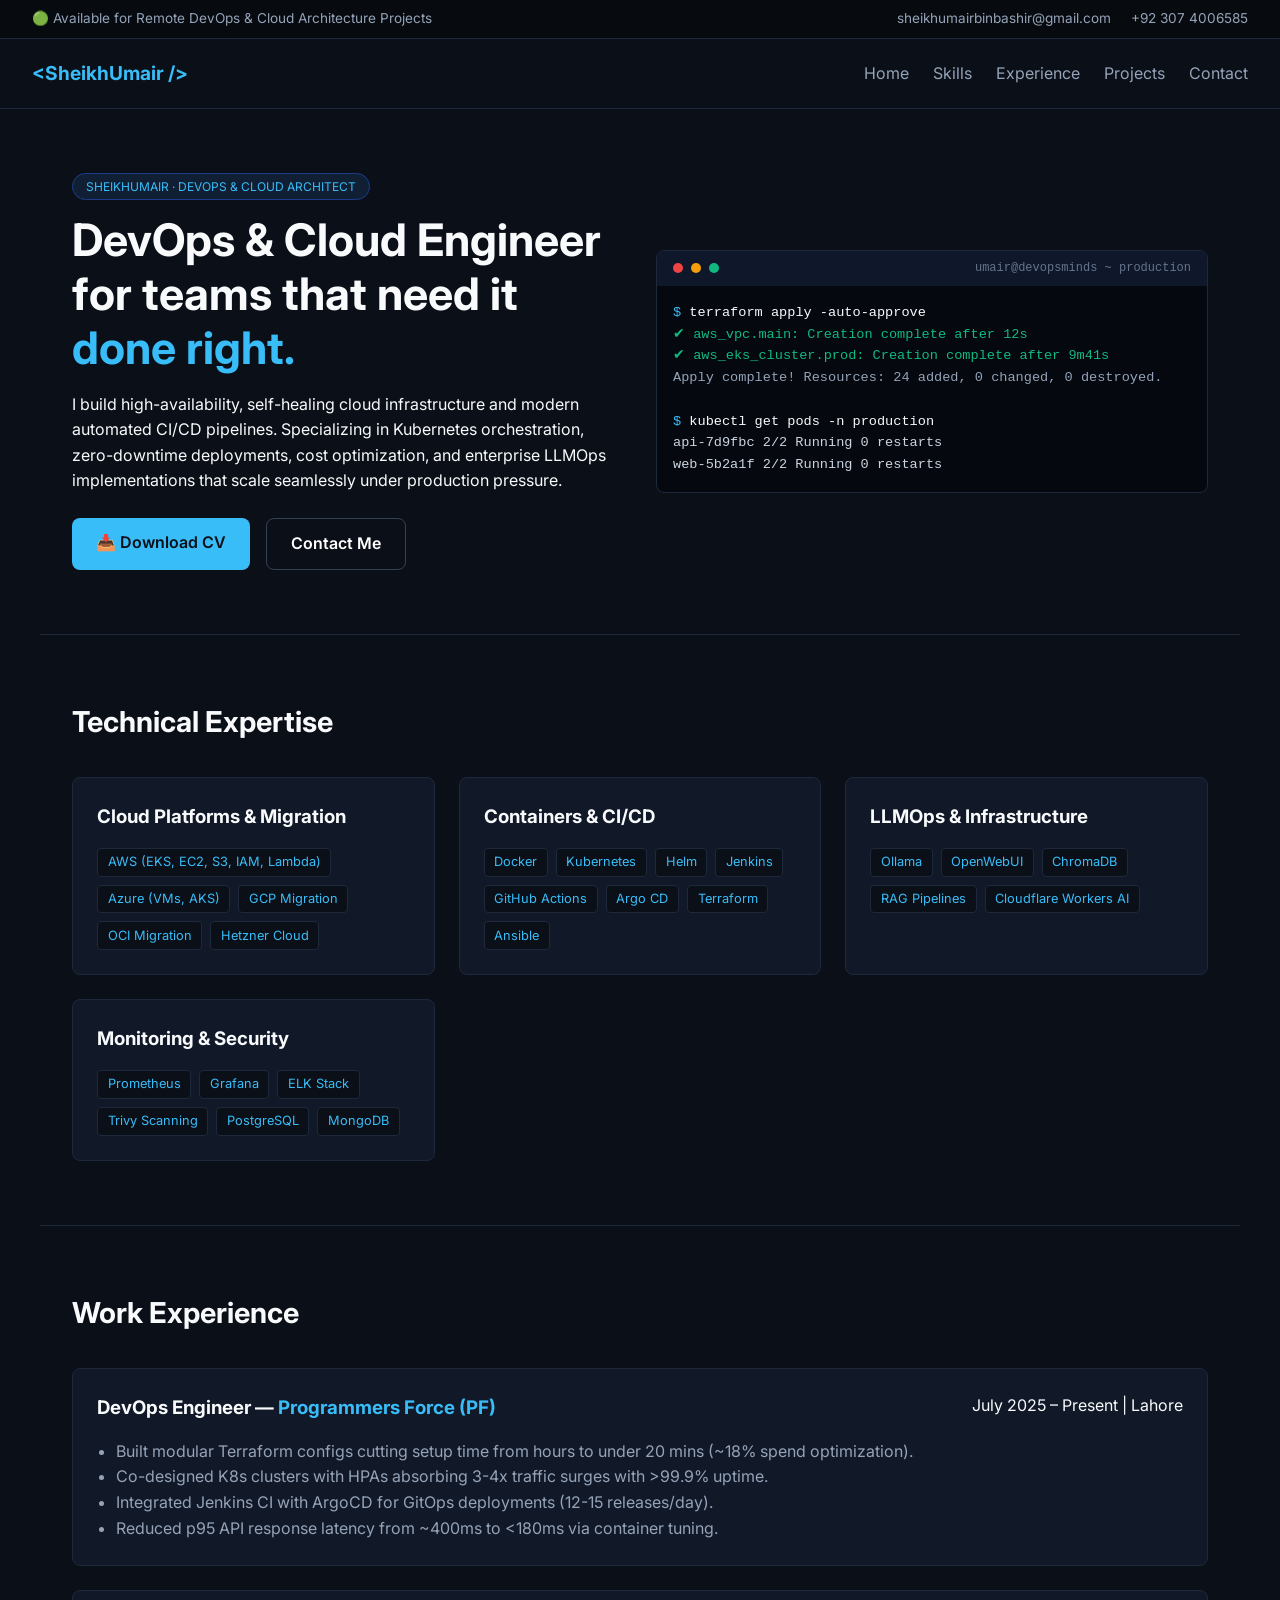
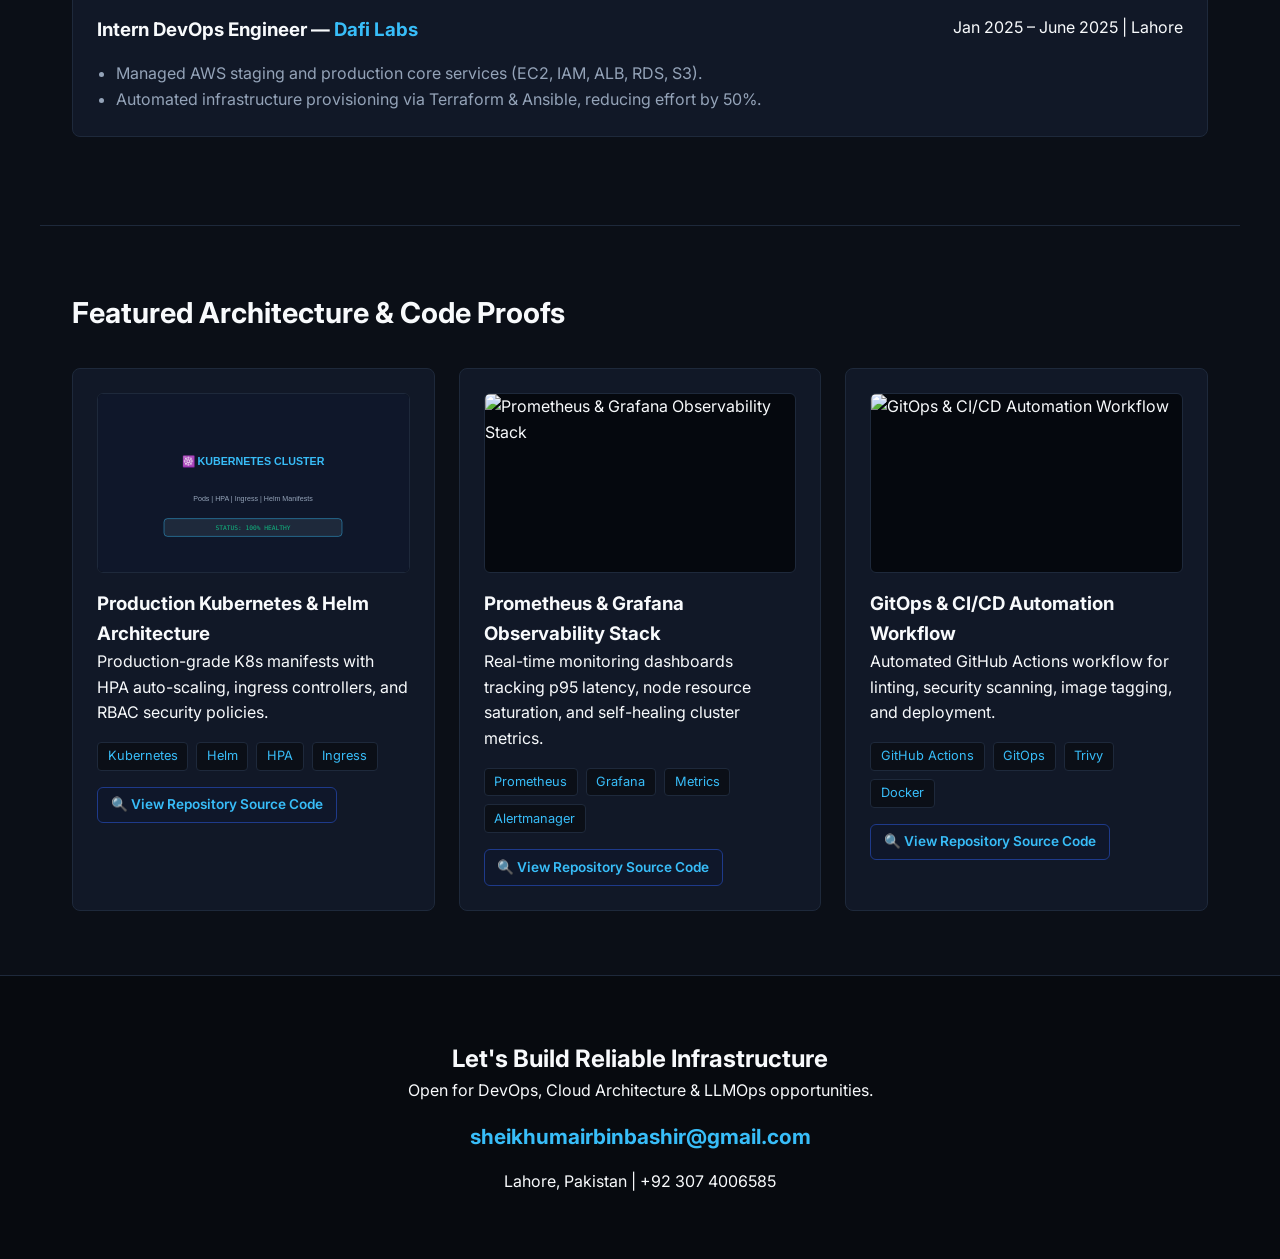
==== index.html @ a192b68f "Update email address in top contacts section" ====
<!DOCTYPE html>
<html lang="en">
<head>
  <meta charset="UTF-8">
  <meta name="viewport" content="width=device-width, initial-scale=1.0">
  <title>Sheikh Umair | DevOps & Cloud Engineer</title>
  <link rel="stylesheet" href="style.css">
  <link href="https://fonts.googleapis.com/css2?family=Inter:wght@400;600;700&display=swap" rel="stylesheet">
</head>
<body>

  <div class="top-bar">
    <span>🟢 Available for Remote DevOps & Cloud Architecture Projects</span>
    <div class="top-contacts">
      <a href="mailto:umairbinbashir786@gmail.com">sheikhumairbinbashir@gmail.com</a>
      <span>+92 307 4006585</span>
    </div>
  </div>

  <nav class="navbar">
    <div class="logo">&lt;SheikhUmair /&gt;</div>
    <ul class="nav-links">
      <li><a href="#about">Home</a></li>
      <li><a href="#skills">Skills</a></li>
      <li><a href="#experience">Experience</a></li>
      <li><a href="#projects">Projects</a></li>
      <li><a href="#contact">Contact</a></li>
    </ul>
  </nav>

  <section id="about" class="hero">
    <div class="hero-left">
      <span class="badge">SHEIKHUMAIR · DEVOPS & CLOUD ARCHITECT</span>
      <h1>DevOps & Cloud Engineer for teams that need it <span class="highlight">done right.</span></h1>
      <p>I build high-availability, self-healing cloud infrastructure and modern automated CI/CD pipelines. Specializing in Kubernetes orchestration, zero-downtime deployments, cost optimization, and enterprise LLMOps implementations that scale seamlessly under production pressure.</p>
      
      <div class="hero-btns">
        <a href="Sheikh_Umair_DevOps_Resume.pdf" download="Sheikh_Umair_DevOps_Resume.pdf" class="btn primary-btn">
          📥 Download CV
        </a>
        <a href="#contact" class="btn secondary-btn">Contact Me</a>
      </div>
    </div>
    
    <div class="terminal-box">
      <div class="terminal-header">
        <span class="dot red"></span>
        <span class="dot yellow"></span>
        <span class="dot green"></span>
        <span class="terminal-title">umair@devopsminds ~ production</span>
      </div>
      <div class="terminal-body">
        <p class="cmd"><span class="prompt">$</span> terraform apply -auto-approve</p>
        <p class="success">✔ aws_vpc.main: Creation complete after 12s</p>
        <p class="success">✔ aws_eks_cluster.prod: Creation complete after 9m41s</p>
        <p class="info">Apply complete! Resources: 24 added, 0 changed, 0 destroyed.</p>
        <br>
        <p class="cmd"><span class="prompt">$</span> kubectl get pods -n production</p>
        <p class="output">api-7d9fbc  2/2 Running 0 restarts</p>
        <p class="output">web-5b2a1f  2/2 Running 0 restarts</p>
      </div>
    </div>
  </section>

  <section id="skills" class="section">
    <h2>Technical Expertise</h2>
    <div id="skills-container" class="grid"></div>
  </section>

  <section id="experience" class="section">
    <h2>Work Experience</h2>
    <div id="experience-container"></div>
  </section>

  <section id="projects" class="section">
    <h2>Featured Architecture & Code Proofs</h2>
    <div id="projects-container" class="grid"></div>
  </section>

  <footer id="contact" class="footer">
    <h2>Let's Build Reliable Infrastructure</h2>
    <p>Open for DevOps, Cloud Architecture & LLMOps opportunities.</p>
    <a href="mailto:sheikhumairbinbashir@gmail.com" class="email-btn">sheikhumairbinbashir@gmail.com</a>
    <p>Lahore, Pakistan | +92 307 4006585</p>
  </footer>

  <script src="script.js"></script>
</body>
</html>
---- style.css ----
* { box-sizing: border-box; margin: 0; padding: 0; }
body { font-family: 'Inter', sans-serif; background: #0b0f17; color: #f8fafc; line-height: 1.6; }

.top-bar { background: #070a0f; padding: 0.5rem 2rem; font-size: 0.85rem; display: flex; justify-content: space-between; border-bottom: 1px solid #1e293b; color: #94a3b8; }
.top-contacts a { color: #94a3b8; text-decoration: none; margin-right: 1rem; }

.navbar { display: flex; justify-content: space-between; align-items: center; padding: 1.2rem 2rem; background: #0b0f17; border-bottom: 1px solid #1e293b; position: sticky; top: 0; z-index: 100; }
.logo { font-weight: bold; font-size: 1.2rem; color: #38bdf8; }
.nav-links { display: flex; gap: 1.5rem; list-style: none; }
.nav-links a { color: #94a3b8; text-decoration: none; transition: 0.2s; }
.nav-links a:hover { color: #38bdf8; }

.hero { display: grid; grid-template-columns: 1fr 1fr; gap: 2rem; padding: 4rem 2rem; align-items: center; max-width: 1200px; margin: 0 auto; }
.badge { background: #101f33; color: #38bdf8; padding: 0.3rem 0.8rem; border-radius: 20px; font-size: 0.75rem; border: 1px solid #1e3a8a; }
.hero h1 { font-size: 2.8rem; margin: 1rem 0; line-height: 1.2; }
.highlight { color: #38bdf8; }
.hero-btns { display: flex; gap: 1rem; margin-top: 1.5rem; }
.btn { padding: 0.75rem 1.5rem; border-radius: 8px; font-weight: 600; text-decoration: none; }
.primary-btn { background: #38bdf8; color: #0b0f17; }
.secondary-btn { border: 1px solid #334155; color: #fff; }

.terminal-box { background: #05080e; border: 1px solid #1e293b; border-radius: 8px; overflow: hidden; font-family: monospace; font-size: 0.85rem; }
.terminal-header { background: #0f172a; padding: 0.5rem 1rem; display: flex; align-items: center; gap: 0.5rem; }
.dot { width: 10px; height: 10px; border-radius: 50%; display: inline-block; }
.red { background: #ef4444; } .yellow { background: #f59e0b; } .green { background: #10b981; }
.terminal-title { margin-left: auto; color: #64748b; font-size: 0.75rem; }
.terminal-body { padding: 1rem; }
.prompt { color: #38bdf8; } .success { color: #10b981; } .info { color: #94a3b8; } .output { color: #cbd5e1; }

.section { max-width: 1200px; margin: 0 auto; padding: 4rem 2rem; border-top: 1px solid #1e293b; }
.section h2 { font-size: 1.8rem; margin-bottom: 2rem; }
.grid { display: grid; grid-template-columns: repeat(auto-fit, minmax(320px, 1fr)); gap: 1.5rem; }
.card { background: #111827; padding: 1.5rem; border-radius: 8px; border: 1px solid #1e293b; }

.img-wrapper { width: 100%; height: 180px; overflow: hidden; border-radius: 6px; border: 1px solid #1e293b; margin-bottom: 1rem; background: #05080e; }
.img-wrapper img { width: 100%; height: 100%; object-fit: cover; }

.tags { display: flex; flex-wrap: wrap; gap: 0.5rem; margin-top: 1rem; }
.tag { background: #0b0f17; color: #38bdf8; padding: 0.2rem 0.6rem; border-radius: 4px; font-size: 0.8rem; border: 1px solid #1e293b; }

.code-btn { display: inline-block; margin-top: 1rem; color: #38bdf8; font-size: 0.85rem; text-decoration: none; font-weight: 600; border: 1px solid #1e3a8a; padding: 0.4rem 0.8rem; border-radius: 6px; background: #0f172a; }
.code-btn:hover { background: #1e293b; }

.exp-card { background: #111827; padding: 1.5rem; border-radius: 8px; border: 1px solid #1e293b; margin-bottom: 1.5rem; }
.exp-head { display: flex; justify-content: space-between; margin-bottom: 1rem; }
.exp-card ul { padding-left: 1.2rem; color: #94a3b8; }

.footer { text-align: center; padding: 4rem 2rem; border-top: 1px solid #1e293b; background: #070a0f; }
.email-btn { font-size: 1.3rem; color: #38bdf8; text-decoration: none; display: inline-block; margin: 1rem 0; font-weight: bold; }

@media (max-width: 768px) { .hero { grid-template-columns: 1fr; } }
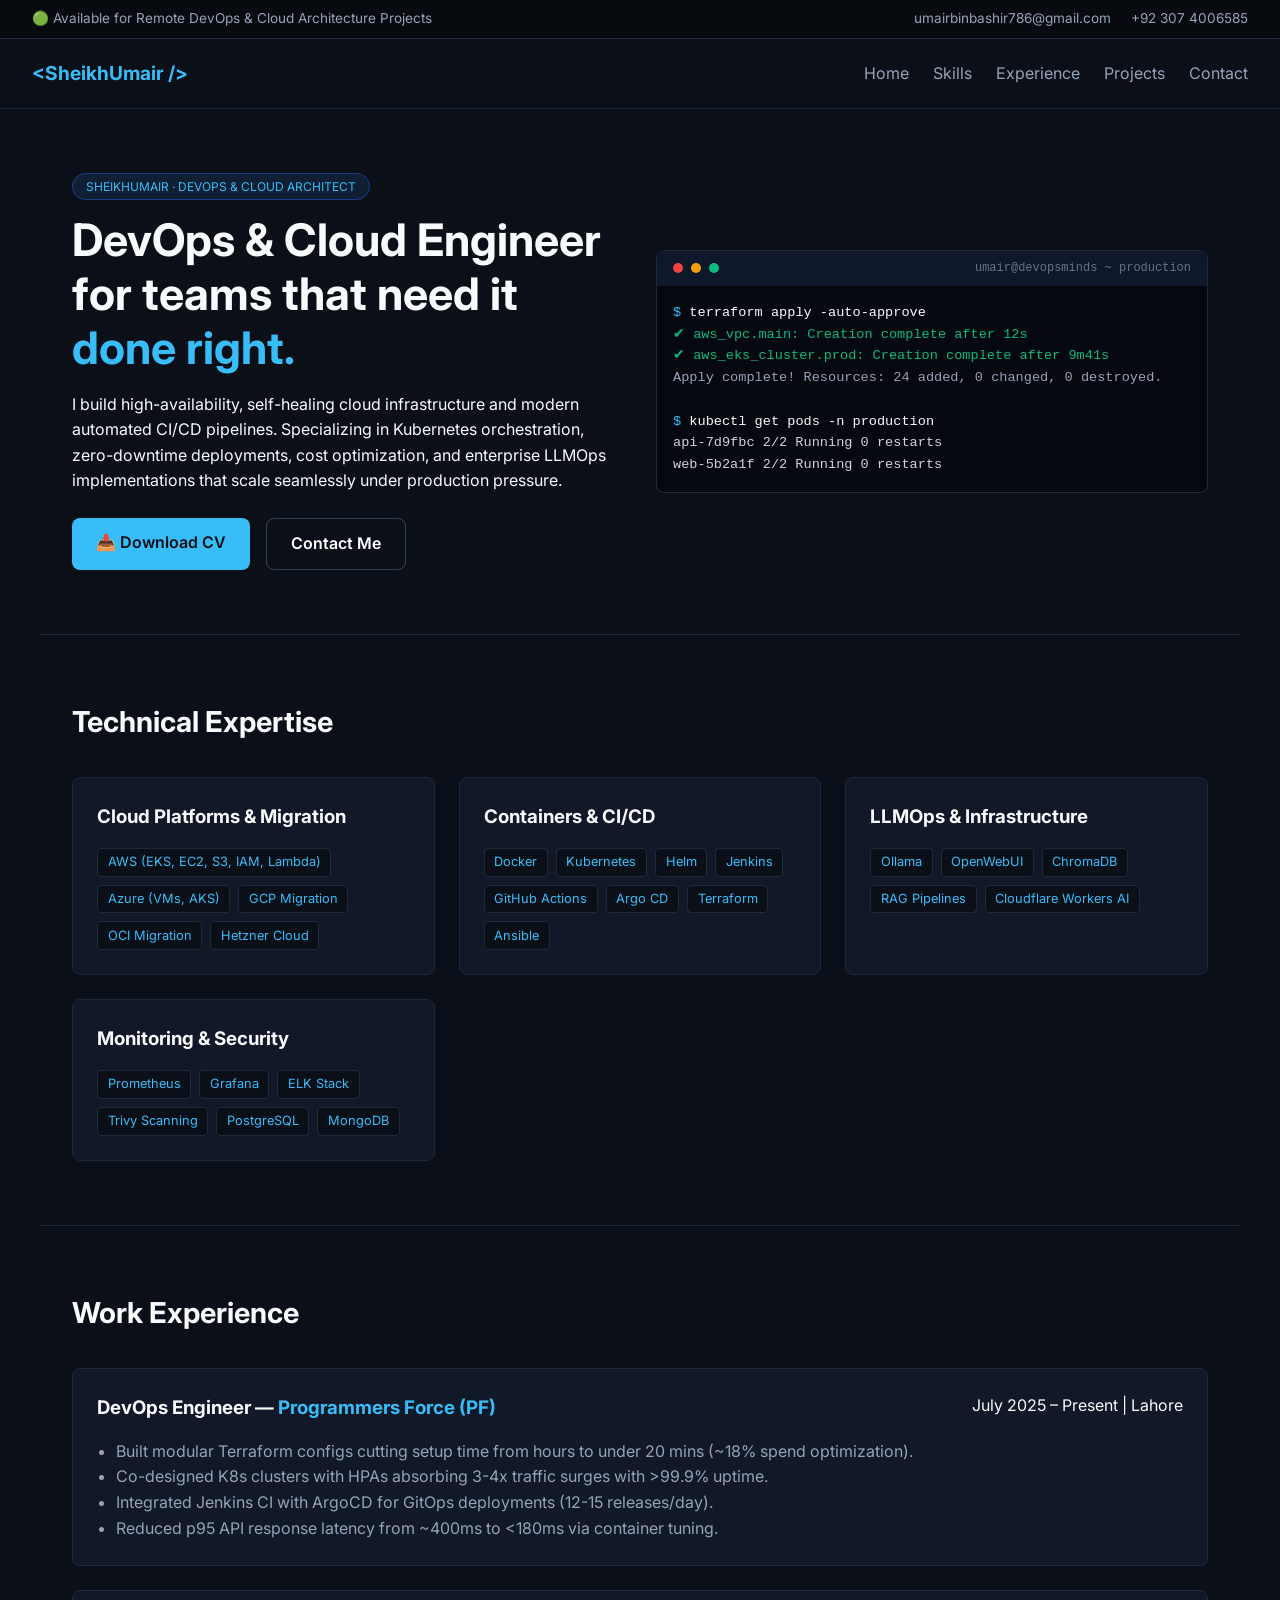
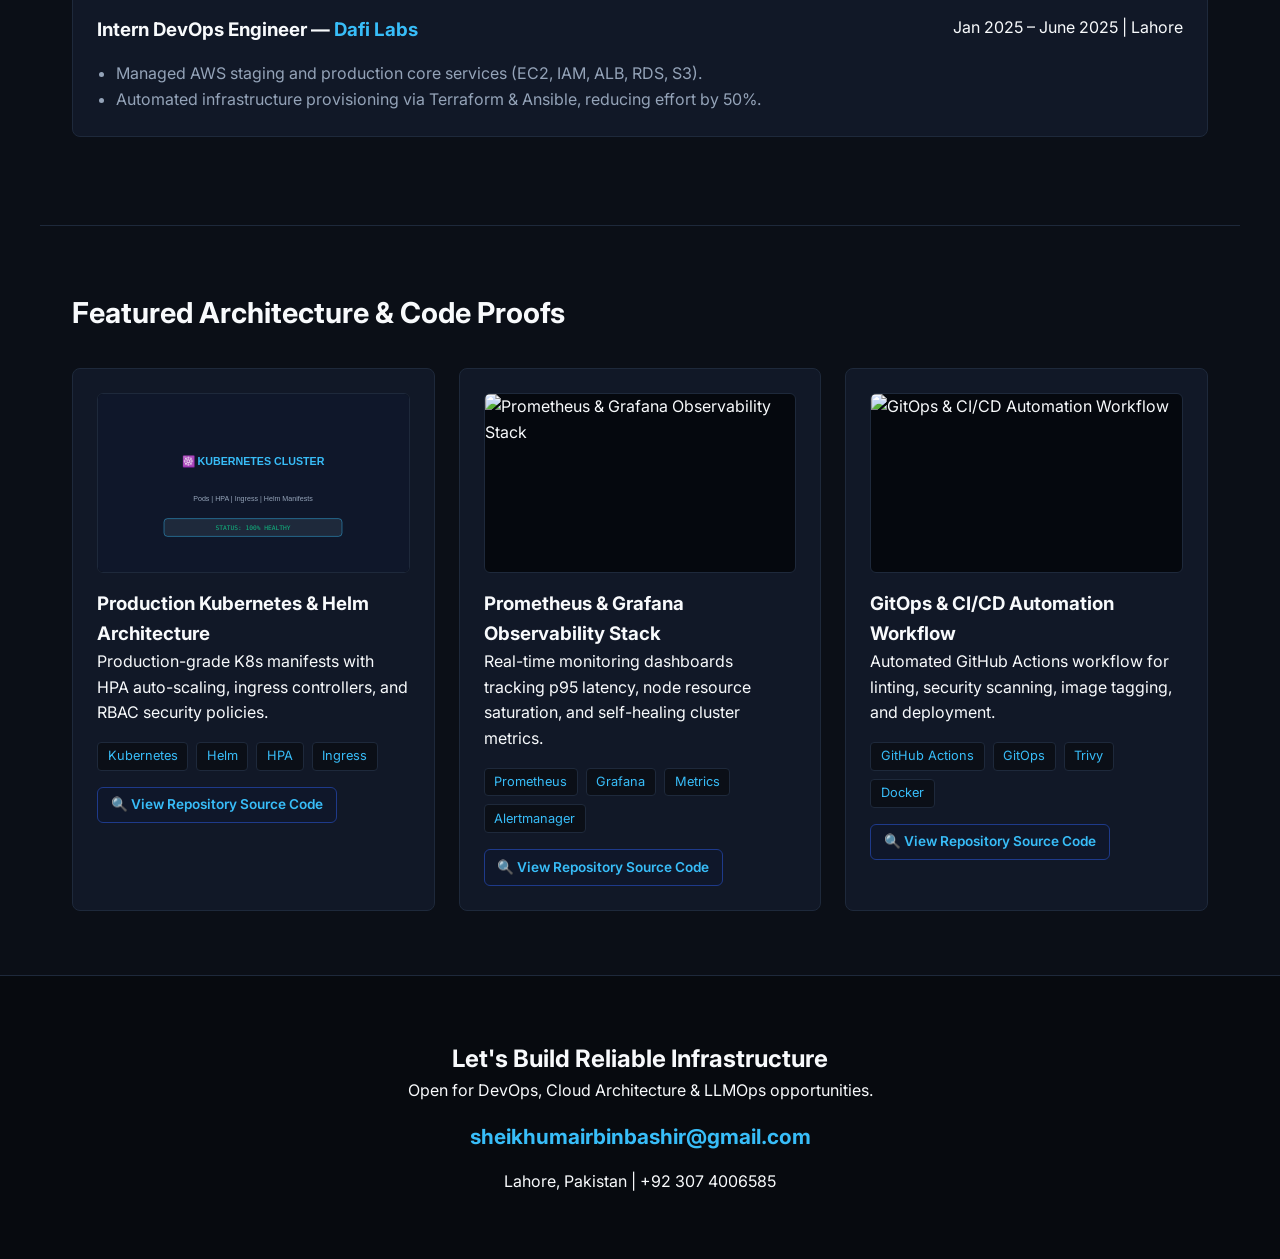
==== commit b5018cf3: "Update email address in index.html" ====
--- a/index.html
+++ b/index.html
@@ -12,7 +12,7 @@
   <div class="top-bar">
     <span>🟢 Available for Remote DevOps & Cloud Architecture Projects</span>
     <div class="top-contacts">
-      <a href="mailto:umairbinbashir786@gmail.com">sheikhumairbinbashir@gmail.com</a>
+      <a href="mailto:umairbinbashir786@gmail.com">umairbinbashir786@gmail.com</a>
       <span>+92 307 4006585</span>
     </div>
   </div>
@@ -80,7 +80,7 @@
   <footer id="contact" class="footer">
     <h2>Let's Build Reliable Infrastructure</h2>
     <p>Open for DevOps, Cloud Architecture & LLMOps opportunities.</p>
-    <a href="mailto:sheikhumairbinbashir@gmail.com" class="email-btn">sheikhumairbinbashir@gmail.com</a>
+    <a href="mailto:umairbinbashir786@gmail.com" class="email-btn">sheikhumairbinbashir@gmail.com</a>
     <p>Lahore, Pakistan | +92 307 4006585</p>
   </footer>
 
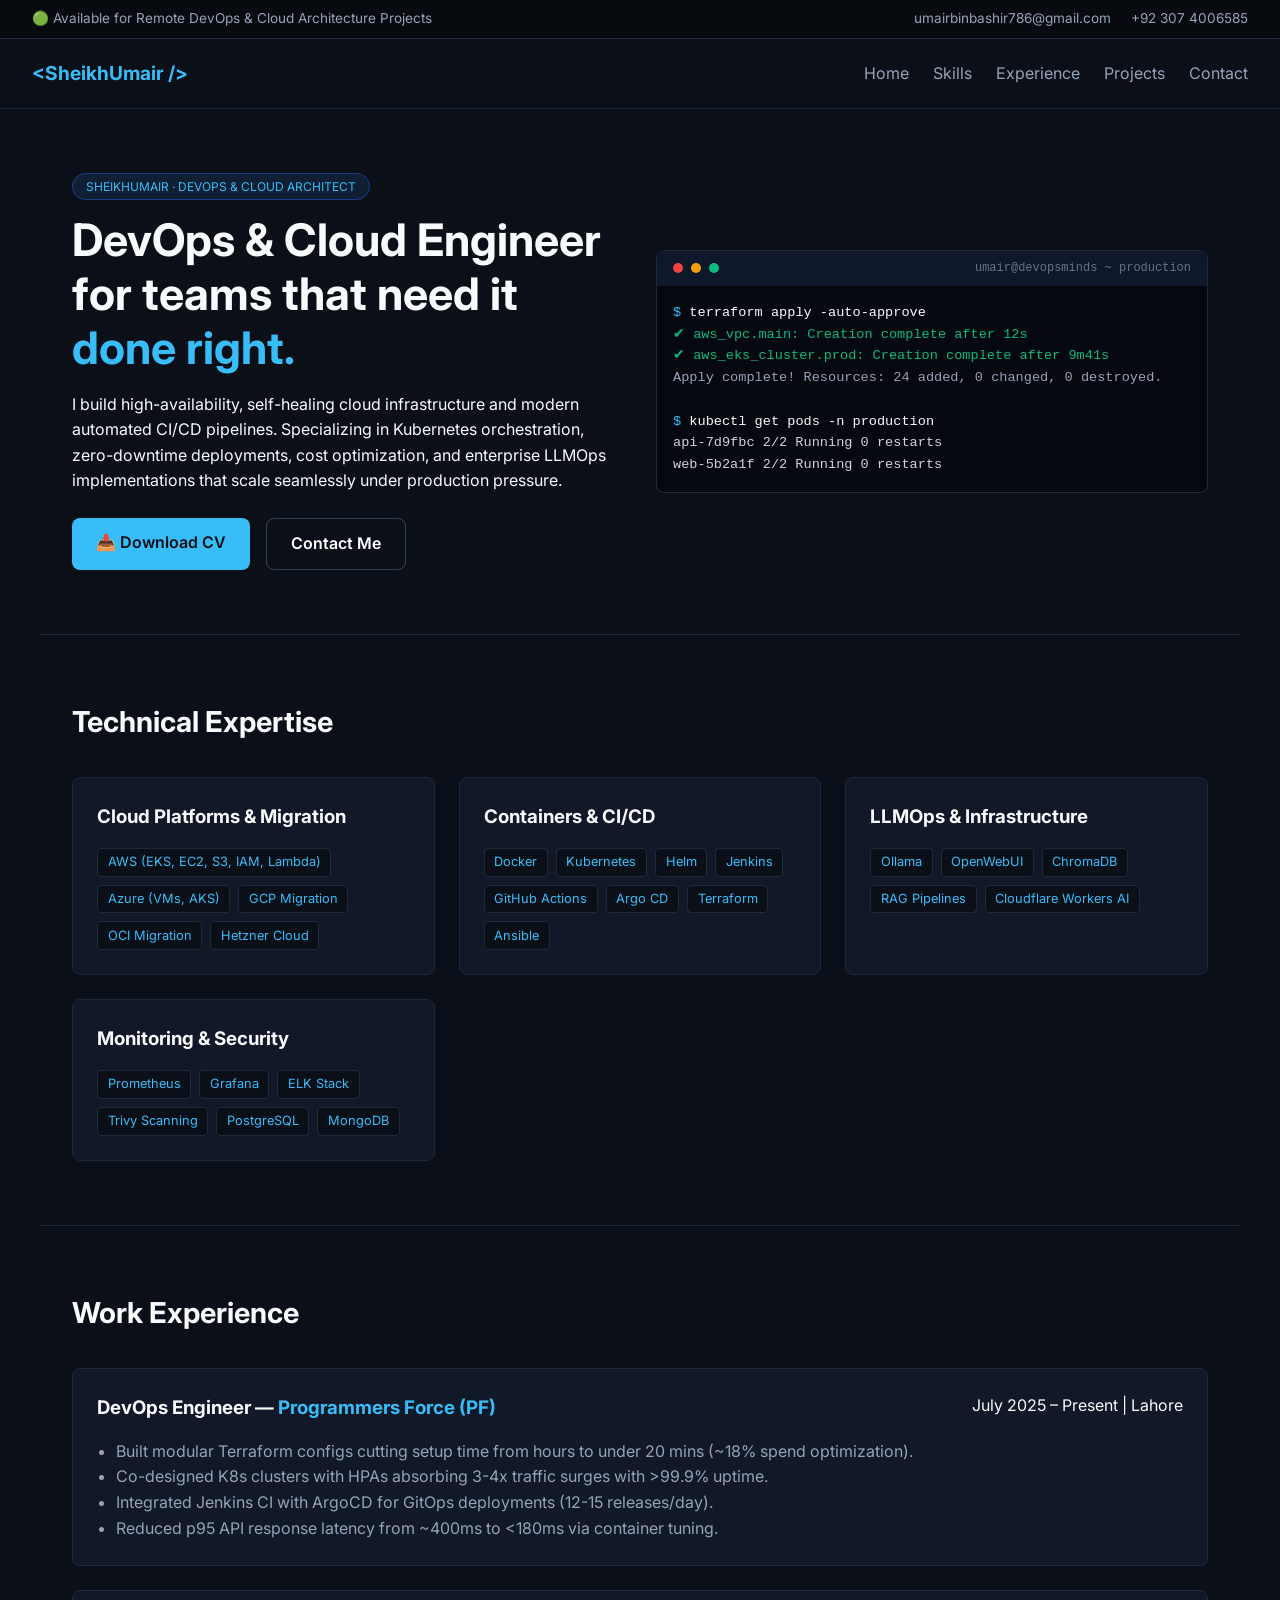
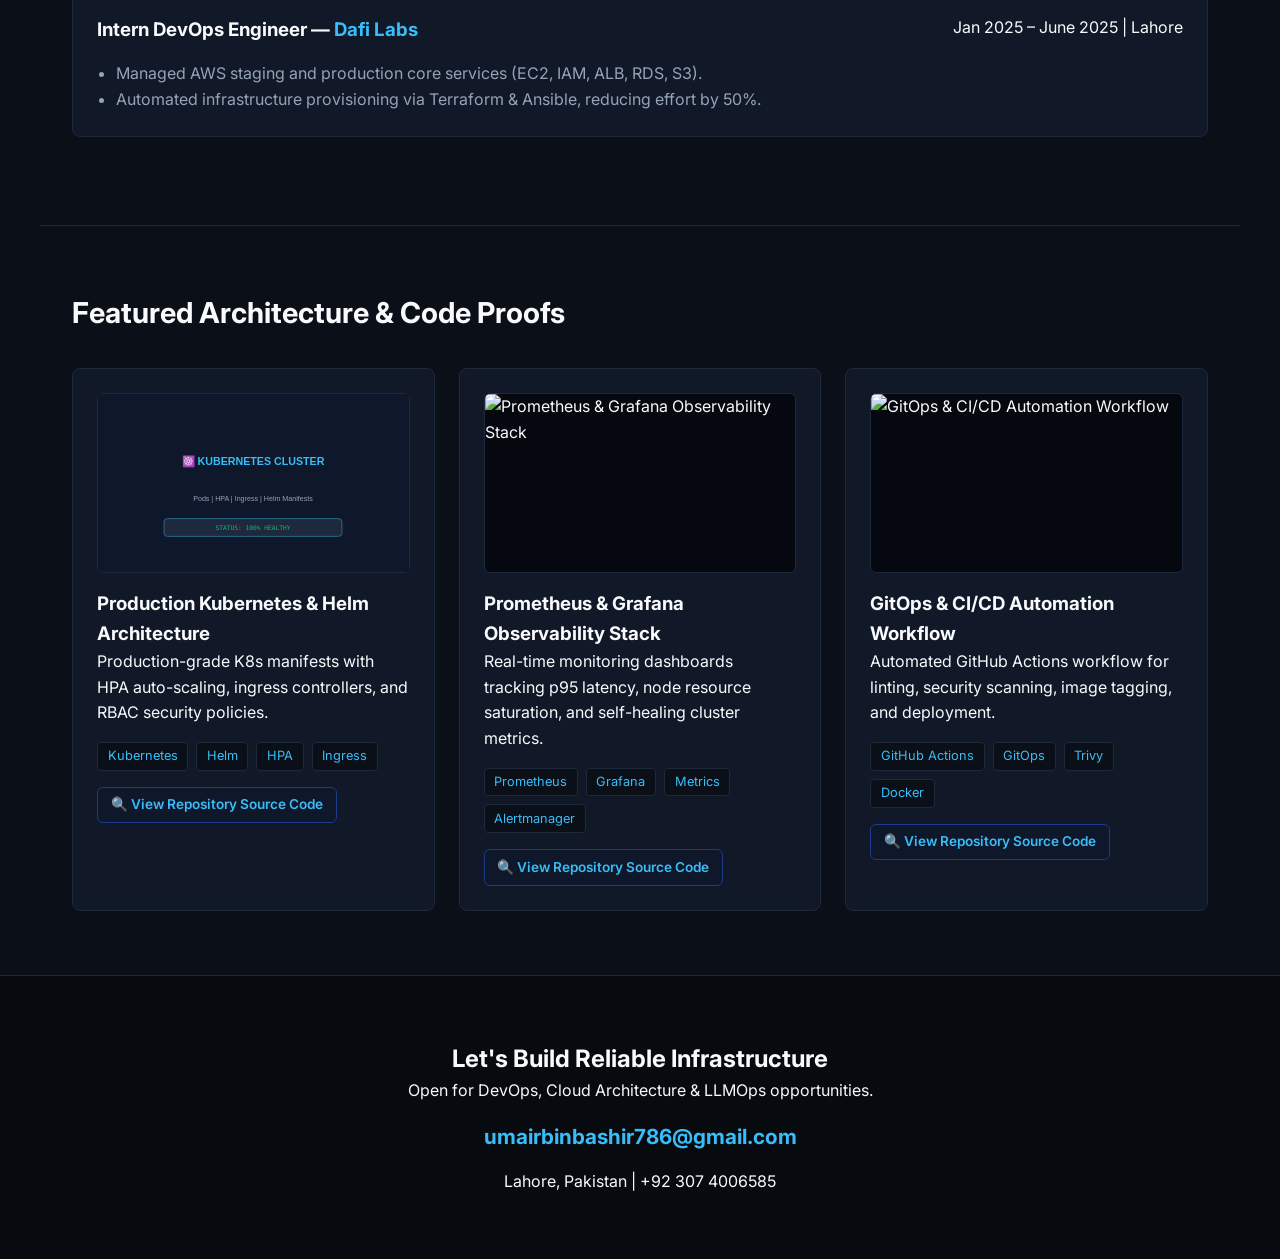
==== commit f7d0dd62: "Update email address in footer" ====
--- a/index.html
+++ b/index.html
@@ -80,7 +80,7 @@
   <footer id="contact" class="footer">
     <h2>Let's Build Reliable Infrastructure</h2>
     <p>Open for DevOps, Cloud Architecture & LLMOps opportunities.</p>
-    <a href="mailto:umairbinbashir786@gmail.com" class="email-btn">sheikhumairbinbashir@gmail.com</a>
+    <a href="mailto:umairbinbashir786@gmail.com" class="email-btn">umairbinbashir786@gmail.com</a>
     <p>Lahore, Pakistan | +92 307 4006585</p>
   </footer>
 
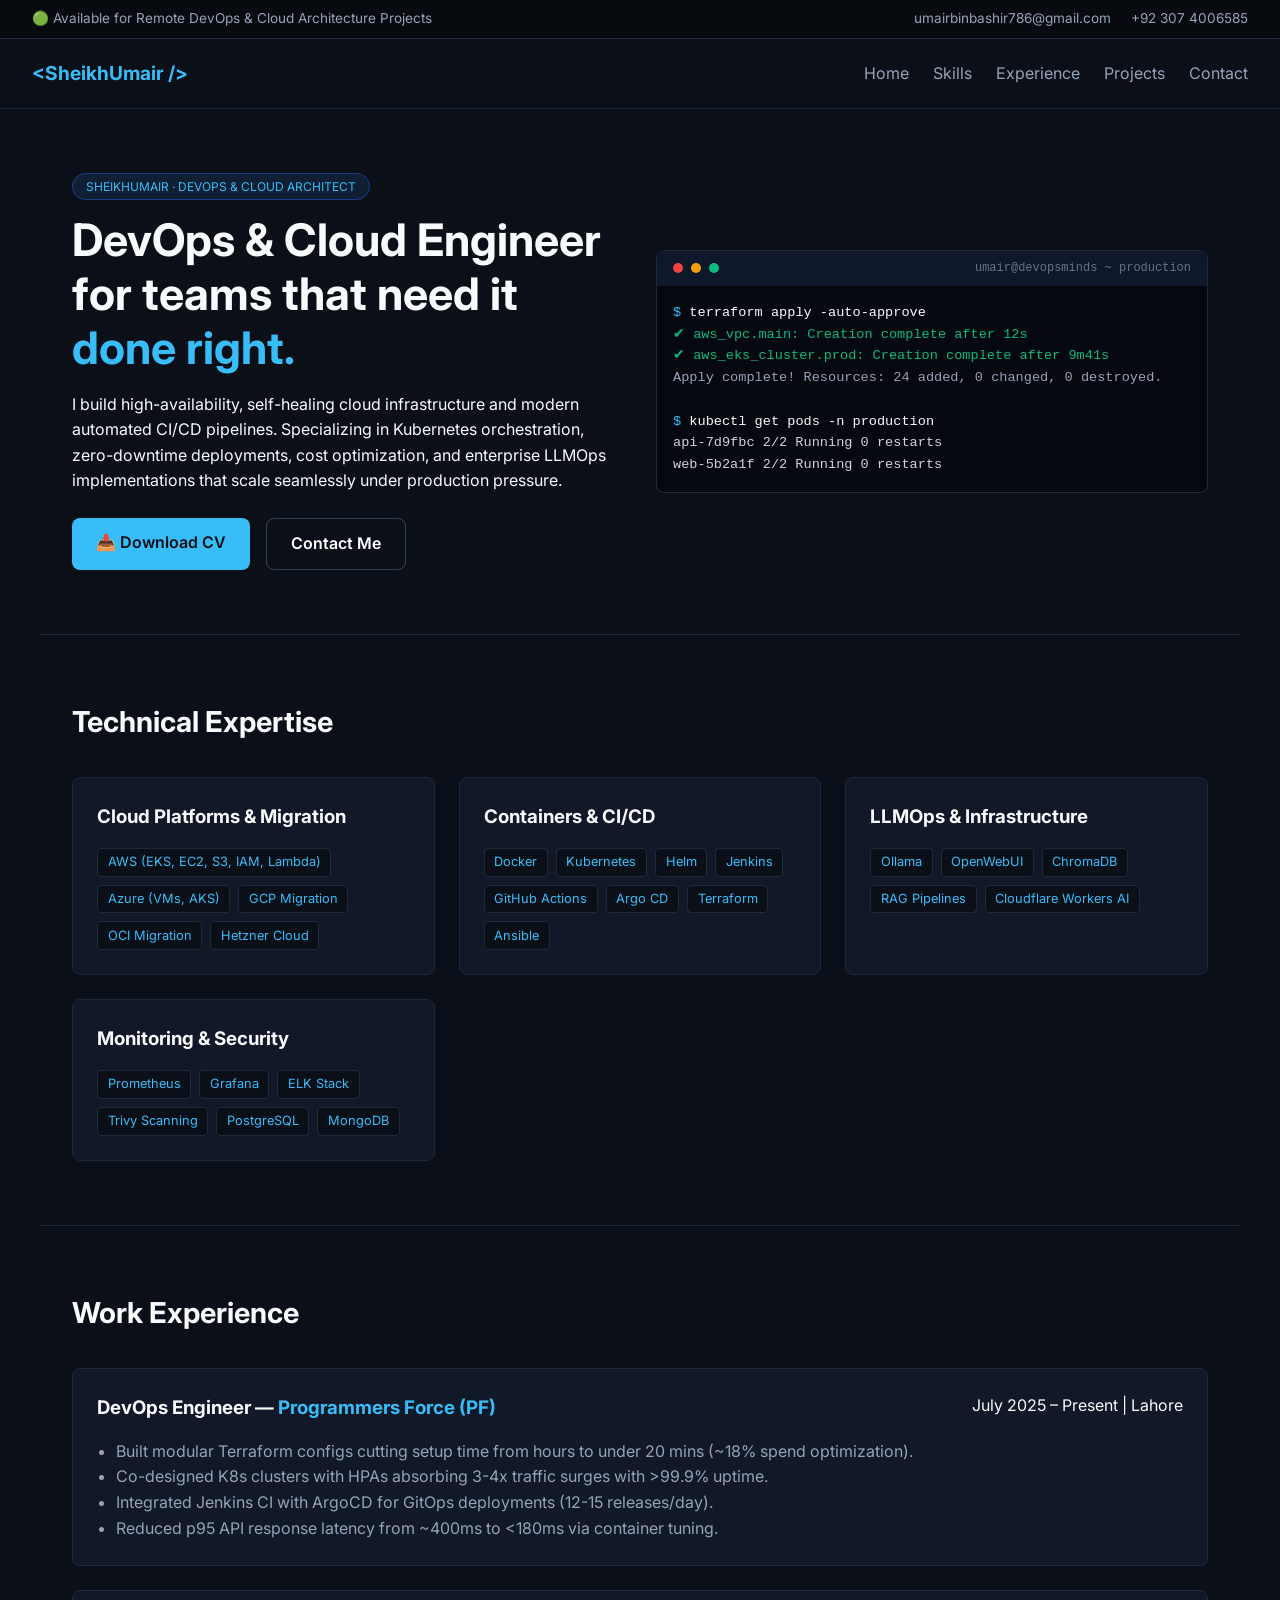
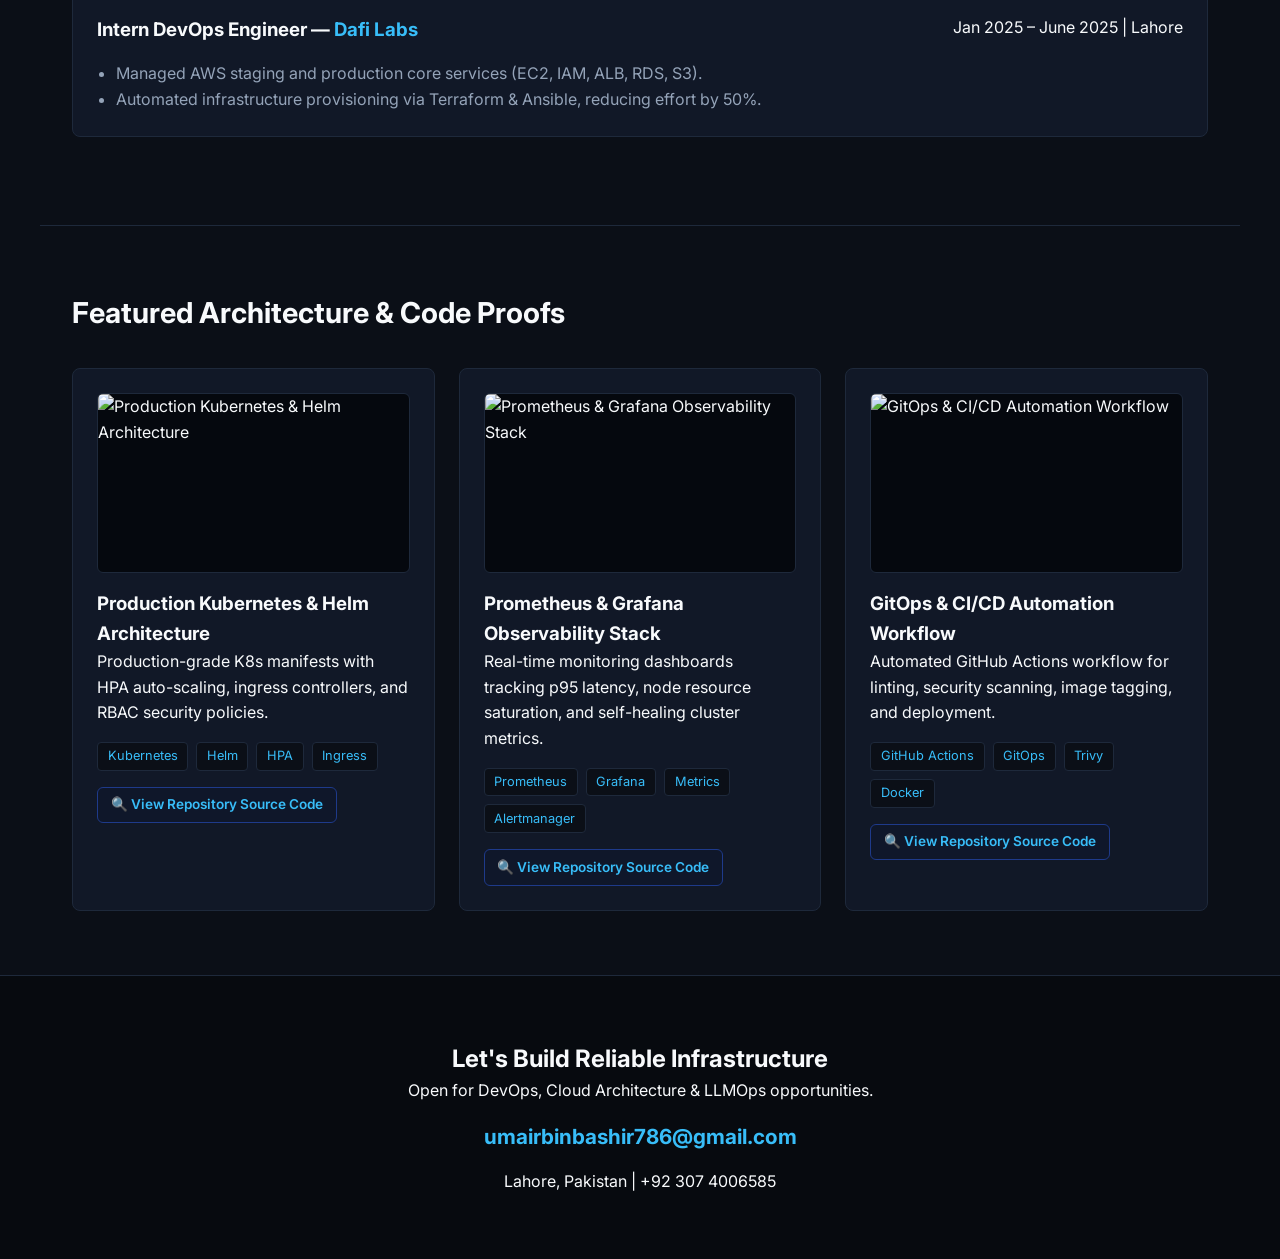
==== commit 34f812eb: "Add versioning to script.js in index.html" ====
--- a/index.html
+++ b/index.html
@@ -84,6 +84,6 @@
     <p>Lahore, Pakistan | +92 307 4006585</p>
   </footer>
 
-  <script src="script.js"></script>
+  <script src="script.js?v=8.0"></script>
 </body>
 </html>
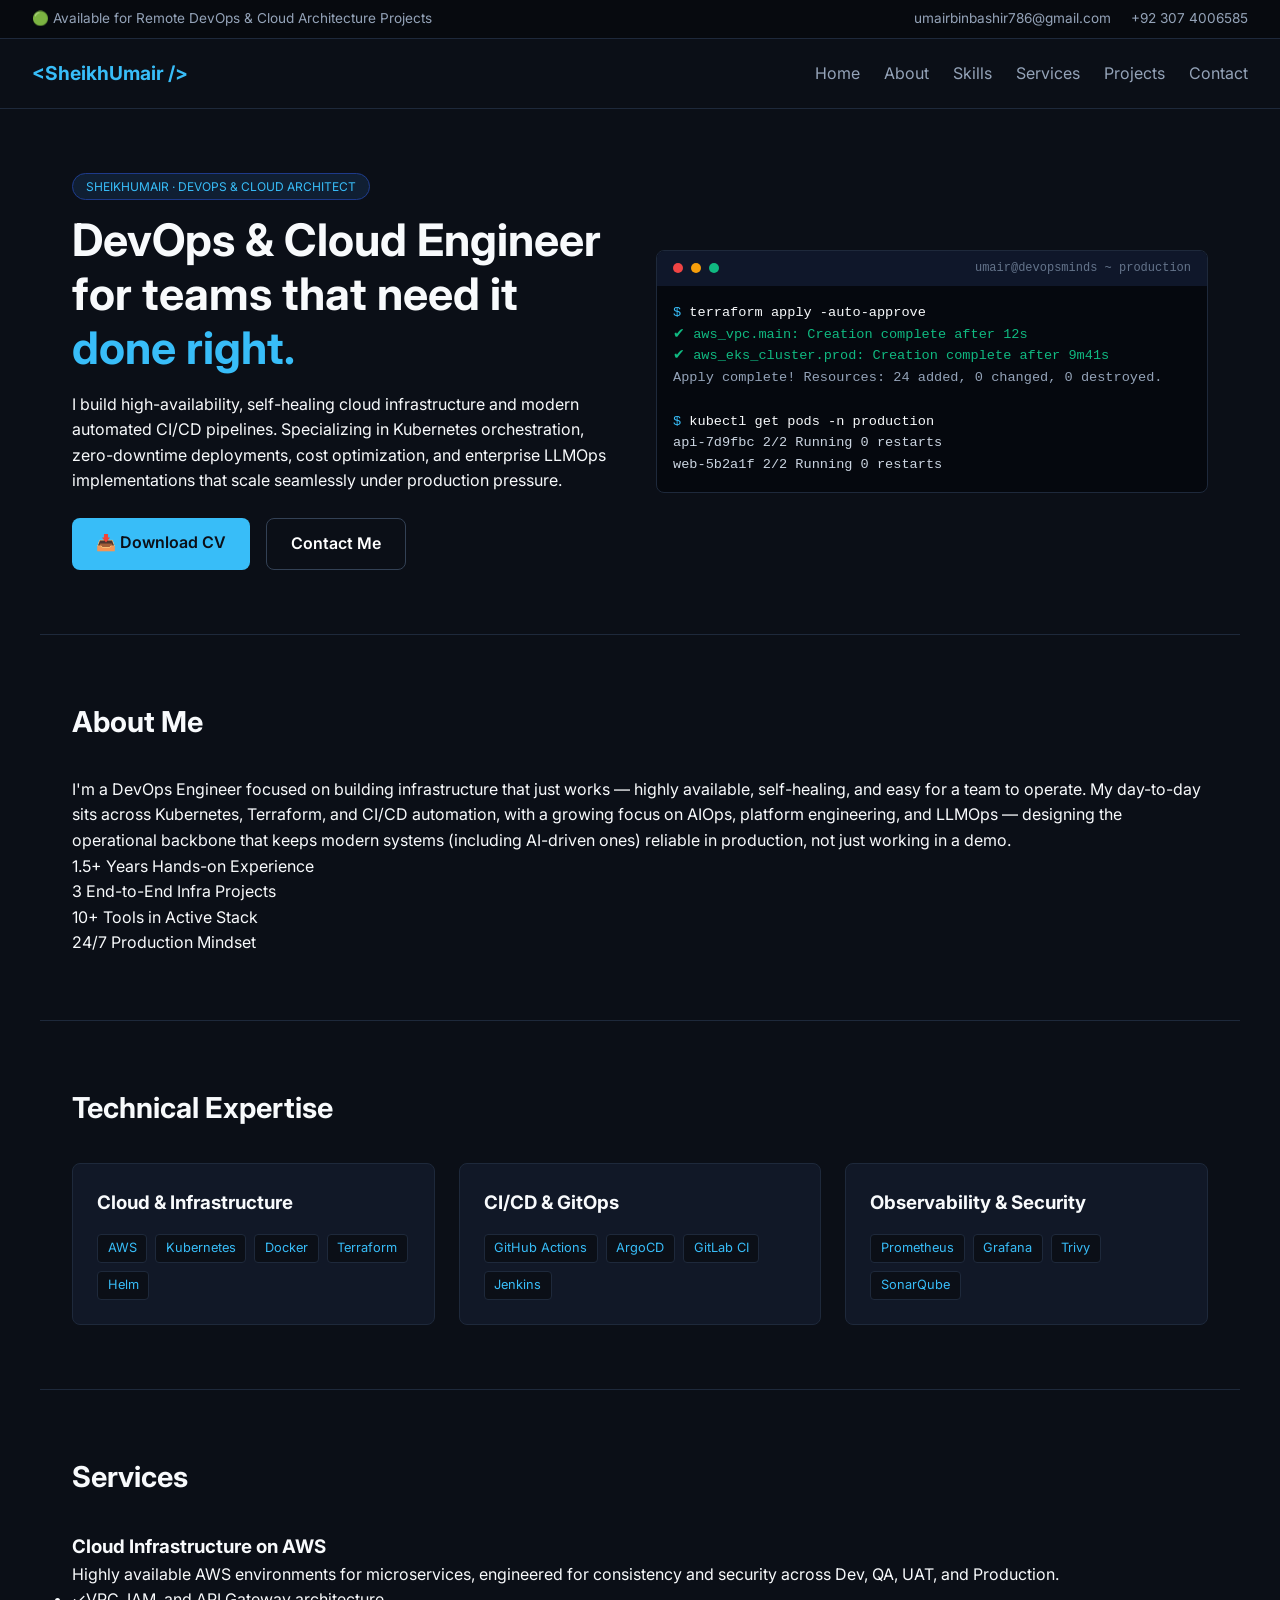
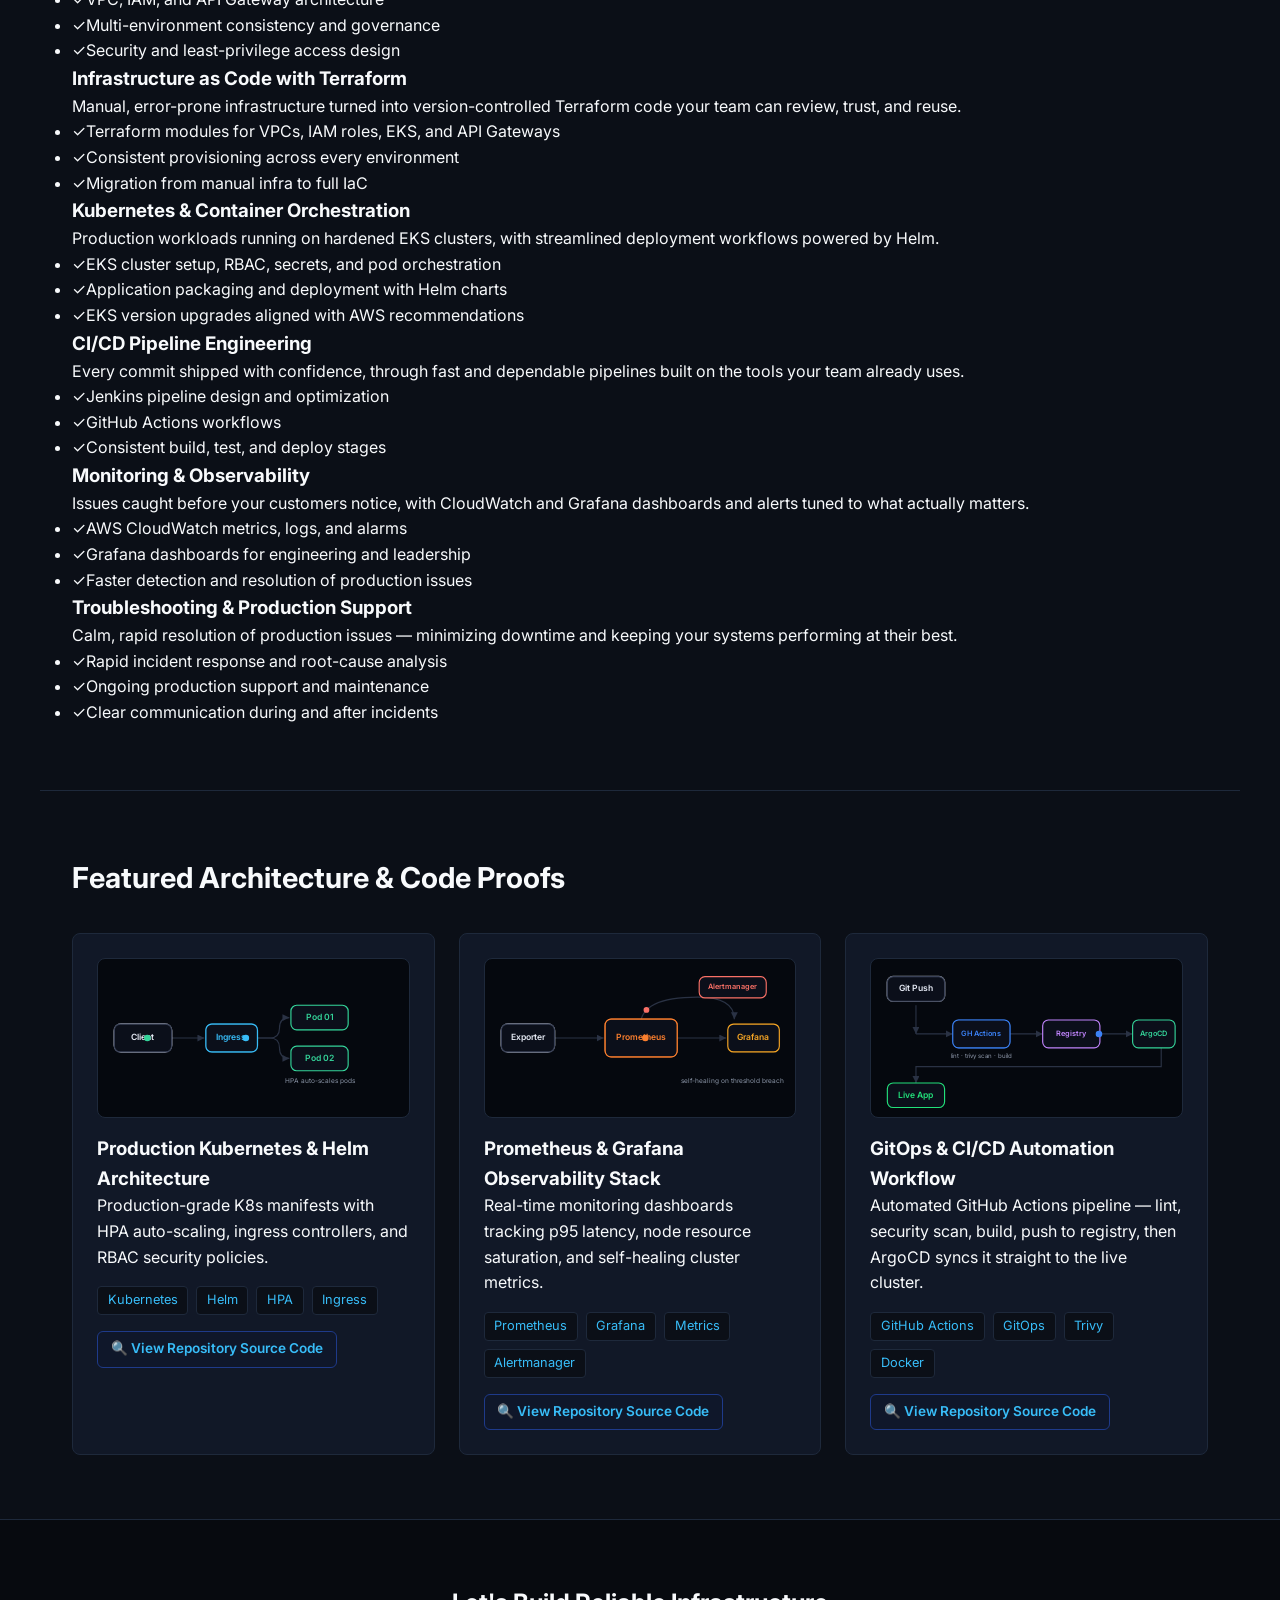
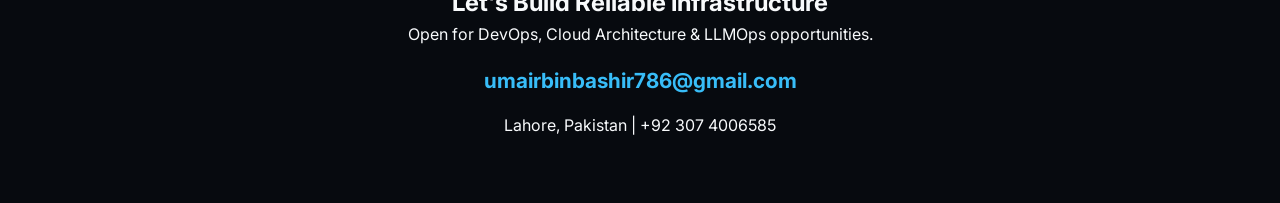
==== commit 6e308223: "Add About Me section and update Services Added 'About Me' section with personal details and experien" ====
--- a/index.html
+++ b/index.html
@@ -8,7 +8,6 @@
   <link href="https://fonts.googleapis.com/css2?family=Inter:wght@400;600;700&display=swap" rel="stylesheet">
 </head>
 <body>
-
   <div class="top-bar">
     <span>🟢 Available for Remote DevOps & Cloud Architecture Projects</span>
     <div class="top-contacts">
@@ -16,18 +15,17 @@
       <span>+92 307 4006585</span>
     </div>
   </div>
-
   <nav class="navbar">
     <div class="logo">&lt;SheikhUmair /&gt;</div>
     <ul class="nav-links">
       <li><a href="#about">Home</a></li>
+      <li><a href="#about-me">About</a></li>
       <li><a href="#skills">Skills</a></li>
-      <li><a href="#experience">Experience</a></li>
+      <li><a href="#services">Services</a></li>
       <li><a href="#projects">Projects</a></li>
       <li><a href="#contact">Contact</a></li>
     </ul>
   </nav>
-
   <section id="about" class="hero">
     <div class="hero-left">
       <span class="badge">SHEIKHUMAIR · DEVOPS & CLOUD ARCHITECT</span>
@@ -61,29 +59,52 @@
       </div>
     </div>
   </section>
-
+  <section id="about-me" class="section about-section">
+    <h2>About Me</h2>
+    <p class="about-text">
+      I'm a DevOps Engineer focused on building infrastructure that just works — highly available,
+      self-healing, and easy for a team to operate. My day-to-day sits across Kubernetes, Terraform,
+      and CI/CD automation, with a growing focus on AIOps, platform engineering, and LLMOps —
+      designing the operational backbone that keeps modern systems (including AI-driven ones)
+      reliable in production, not just working in a demo.
+    </p>
+    <div class="stats-strip">
+      <div class="stat-item">
+        <span class="stat-number">1.5+</span>
+        <span class="stat-label">Years Hands-on Experience</span>
+      </div>
+      <div class="stat-item">
+        <span class="stat-number">3</span>
+        <span class="stat-label">End-to-End Infra Projects</span>
+      </div>
+      <div class="stat-item">
+        <span class="stat-number">10+</span>
+        <span class="stat-label">Tools in Active Stack</span>
+      </div>
+      <div class="stat-item">
+        <span class="stat-number">24/7</span>
+        <span class="stat-label">Production Mindset</span>
+      </div>
+    </div>
+  </section>
   <section id="skills" class="section">
     <h2>Technical Expertise</h2>
     <div id="skills-container" class="grid"></div>
   </section>
-
-  <section id="experience" class="section">
-    <h2>Work Experience</h2>
-    <div id="experience-container"></div>
+  <section id="services" class="section">
+    <h2>Services</h2>
+    <div id="services-container" class="services-grid"></div>
   </section>
-
   <section id="projects" class="section">
     <h2>Featured Architecture & Code Proofs</h2>
     <div id="projects-container" class="grid"></div>
   </section>
-
   <footer id="contact" class="footer">
     <h2>Let's Build Reliable Infrastructure</h2>
     <p>Open for DevOps, Cloud Architecture & LLMOps opportunities.</p>
     <a href="mailto:umairbinbashir786@gmail.com" class="email-btn">umairbinbashir786@gmail.com</a>
     <p>Lahore, Pakistan | +92 307 4006585</p>
   </footer>
-
-  <script src="script.js?v=8.0"></script>
+  <script src="script.js?v=11.0"></script>
 </body>
 </html>
--- a/style.css
+++ b/style.css
@@ -45,6 +45,46 @@
 .exp-head { display: flex; justify-content: space-between; margin-bottom: 1rem; }
 .exp-card ul { padding-left: 1.2rem; color: #94a3b8; }
 
+.diagram-wrapper {
+  width: 100%;
+  height: 160px;
+  background: #05080e;
+  border-radius: 8px;
+  overflow: hidden;
+  margin-bottom: 16px;
+  border: 1px solid #1e293b;
+}
+
+.arch-box {
+  display: flex;
+  align-items: center;
+  justify-content: center;
+  gap: 10px;
+  height: 100%;
+  width: 100%;
+  padding: 12px;
+  font-family: monospace;
+}
+
+.arch-node {
+  background: #0f172a;
+  color: #f8fafc;
+  padding: 8px 12px;
+  border-radius: 6px;
+  font-size: 0.75rem;
+  font-weight: bold;
+  border: 1px solid #334155;
+  text-align: center;
+}
+
+.arch-arrow { color: #64748b; font-size: 0.9rem; }
+.arch-cluster { display: flex; flex-direction: column; gap: 6px; }
+
+.highlight-blue { border-color: #38bdf8; color: #38bdf8; }
+.highlight-green { border-color: #10b981; color: #10b981; }
+.highlight-orange { border-color: #f97316; color: #f97316; }
+.highlight-yellow { border-color: #f59e0b; color: #f59e0b; }
+
 .footer { text-align: center; padding: 4rem 2rem; border-top: 1px solid #1e293b; background: #070a0f; }
 .email-btn { font-size: 1.3rem; color: #38bdf8; text-decoration: none; display: inline-block; margin: 1rem 0; font-weight: bold; }
 
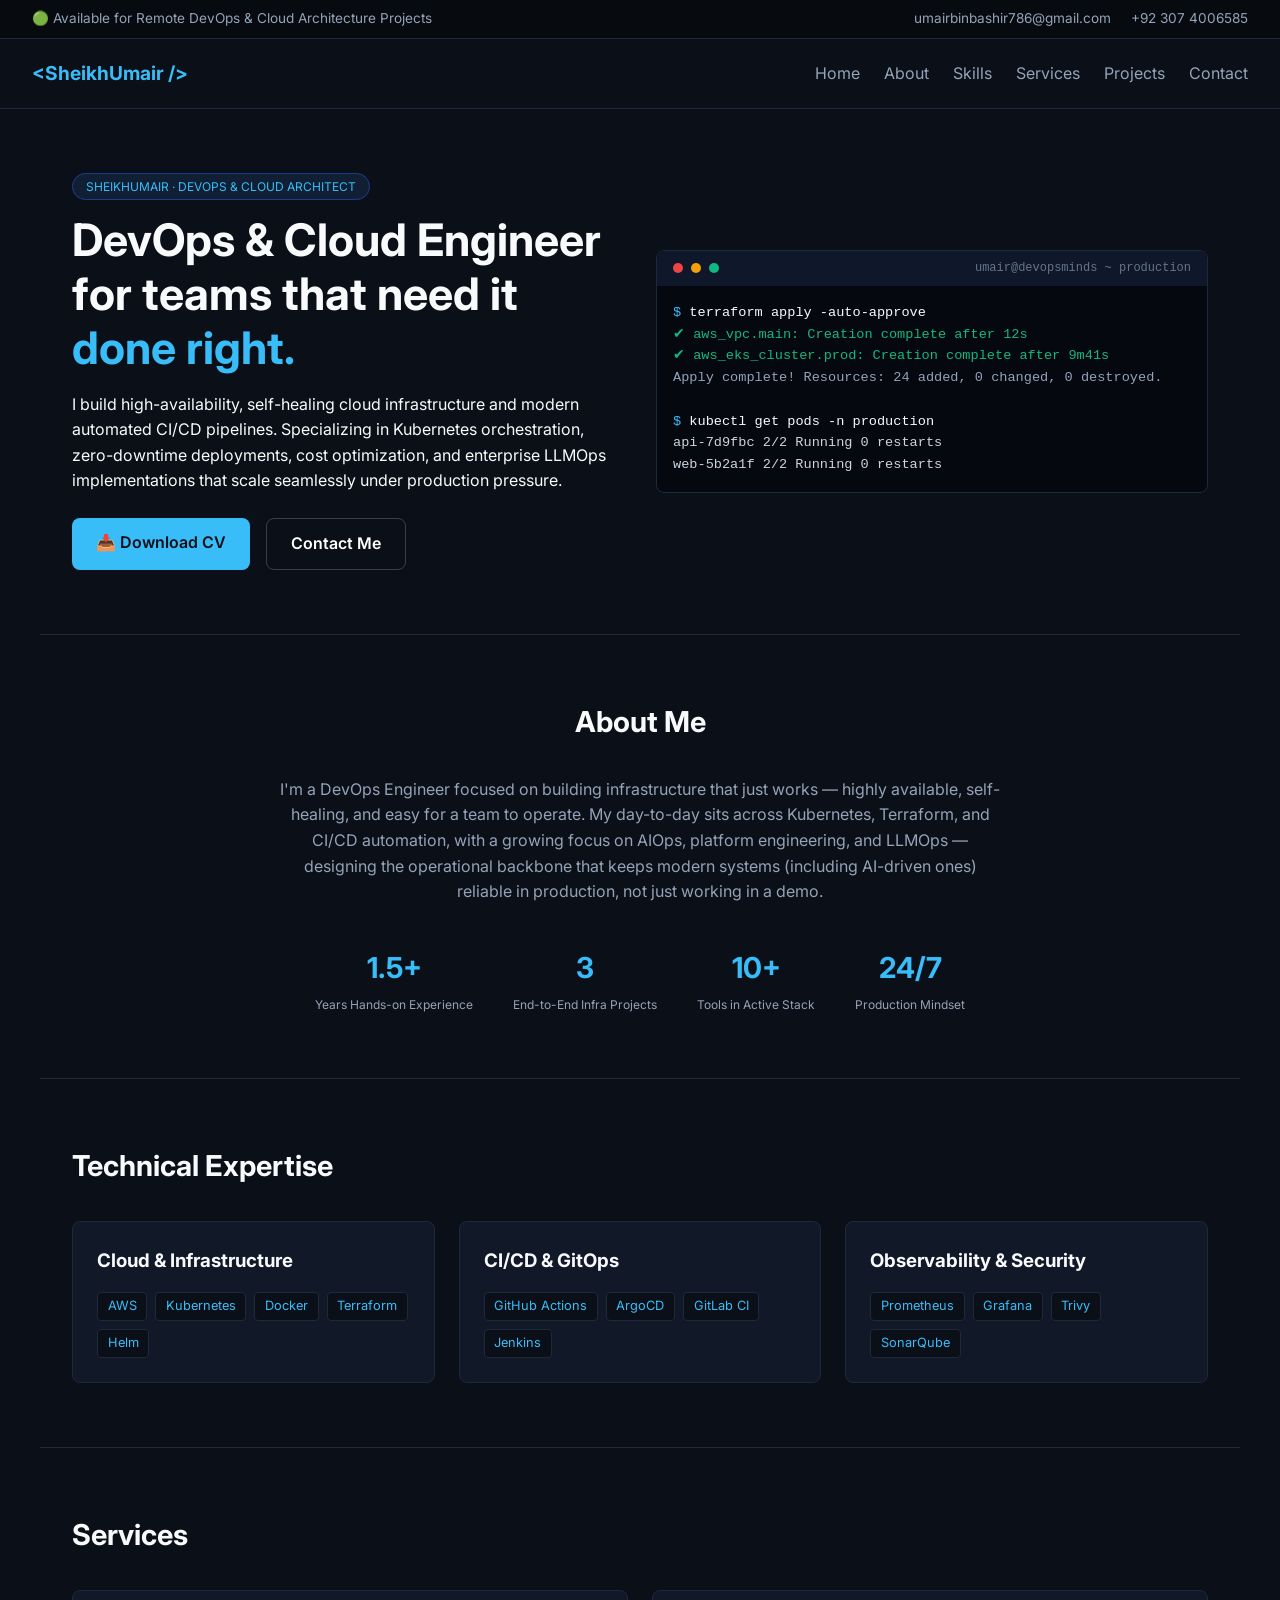
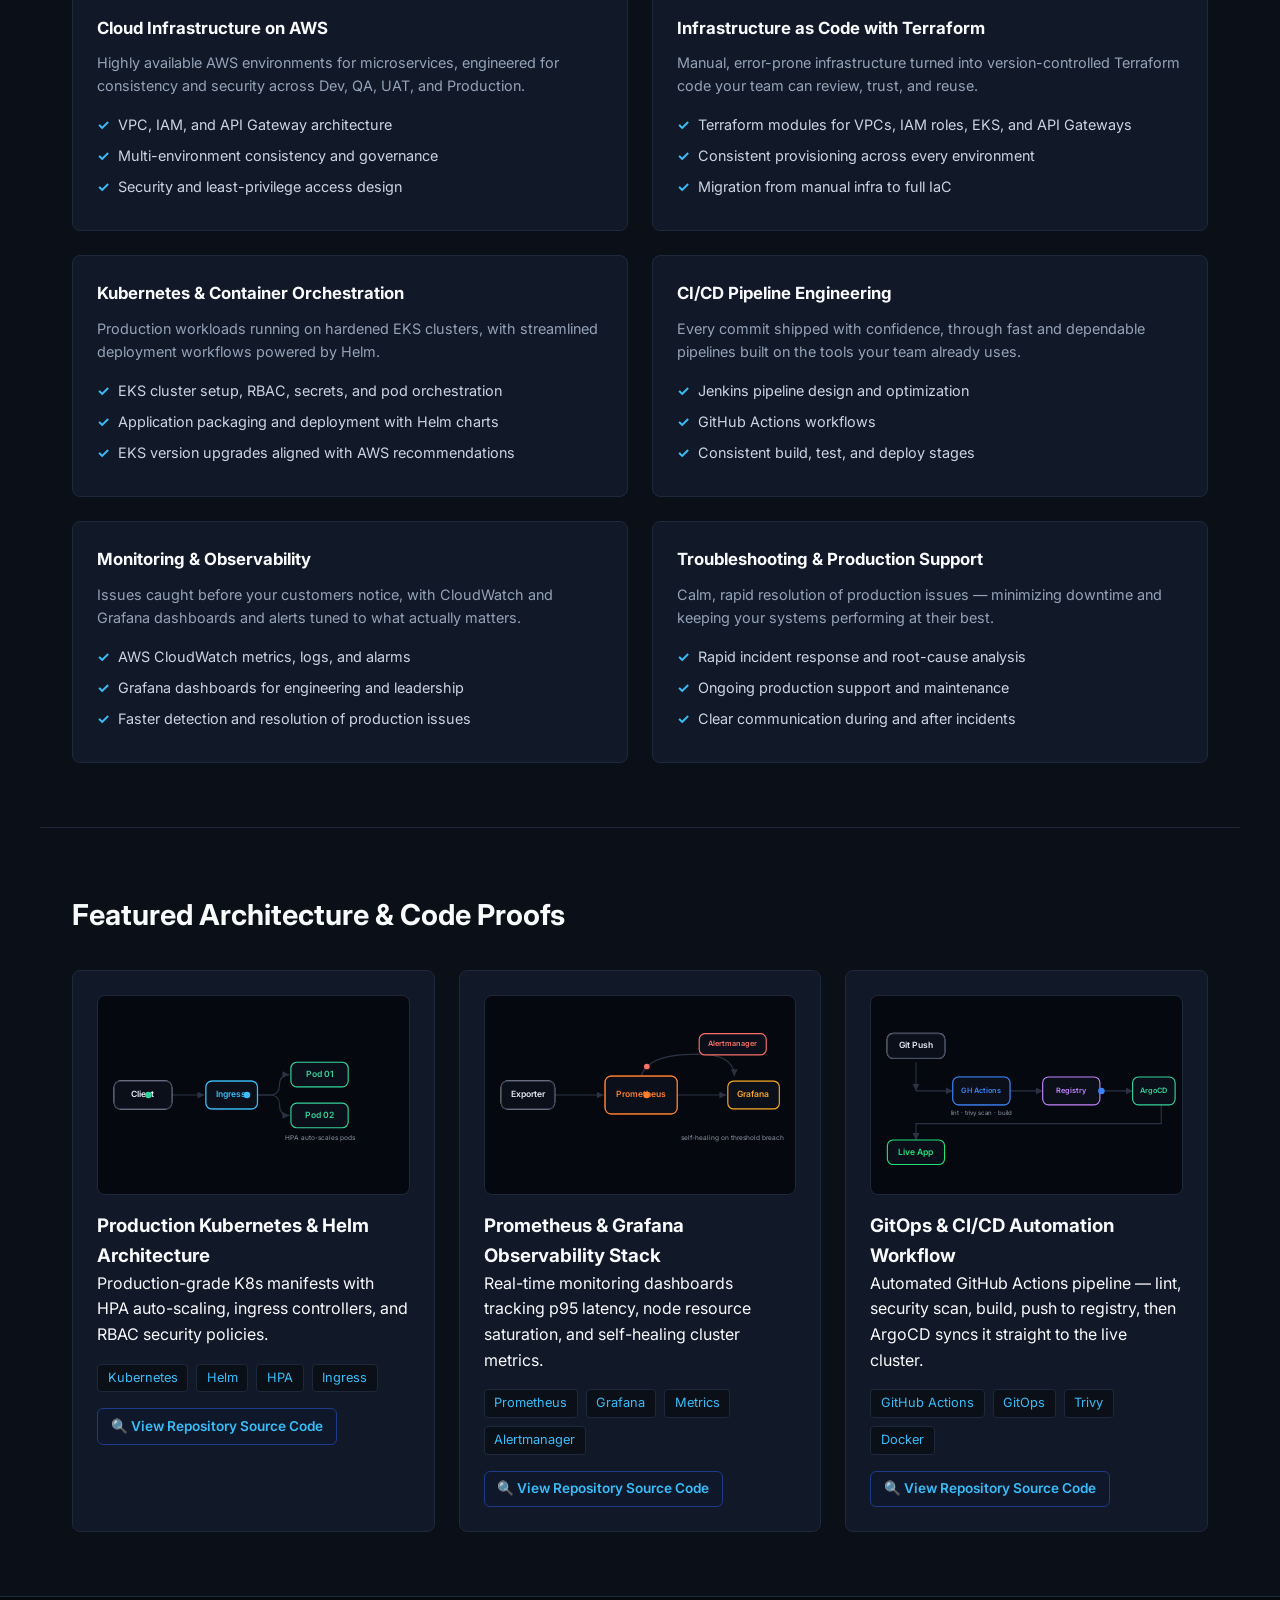
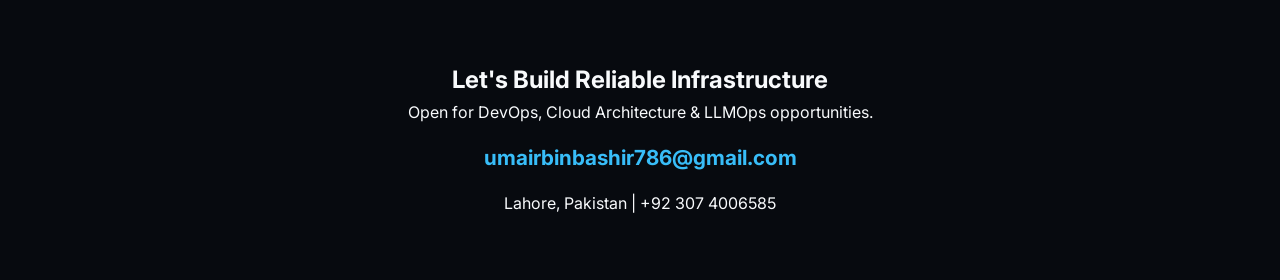
==== commit e974bcb3: "Update stylesheet link with version query" ====
--- a/index.html
+++ b/index.html
@@ -4,7 +4,7 @@
   <meta charset="UTF-8">
   <meta name="viewport" content="width=device-width, initial-scale=1.0">
   <title>Sheikh Umair | DevOps & Cloud Engineer</title>
-  <link rel="stylesheet" href="style.css">
+  <link rel="stylesheet" href="style.css?v=2.0">
   <link href="https://fonts.googleapis.com/css2?family=Inter:wght@400;600;700&display=swap" rel="stylesheet">
 </head>
 <body>
--- a/style.css
+++ b/style.css
@@ -47,12 +47,21 @@
 
 .diagram-wrapper {
   width: 100%;
-  height: 160px;
+  height: 200px;
   background: #05080e;
   border-radius: 8px;
   overflow: hidden;
   margin-bottom: 16px;
   border: 1px solid #1e293b;
+  display: flex;
+  align-items: center;
+  justify-content: center;
+}
+
+.arch-svg {
+  display: block;
+  width: 100%;
+  height: 100%;
 }
 
 .arch-box {
@@ -89,3 +98,80 @@
 .email-btn { font-size: 1.3rem; color: #38bdf8; text-decoration: none; display: inline-block; margin: 1rem 0; font-weight: bold; }
 
 @media (max-width: 768px) { .hero { grid-template-columns: 1fr; } }
+
+/* ================================
+   Services section
+================================ */
+.services-grid {
+  display: grid;
+  grid-template-columns: repeat(2, 1fr);
+  gap: 1.5rem;
+}
+@media (max-width: 700px) {
+  .services-grid { grid-template-columns: 1fr; }
+}
+.service-card {
+  background: #111827;
+  border: 1px solid #1e293b;
+  border-radius: 8px;
+  padding: 1.5rem;
+}
+.service-card h3 {
+  font-size: 1.05rem;
+  margin-bottom: 0.6rem;
+  color: #f8fafc;
+}
+.service-card p {
+  color: #94a3b8;
+  font-size: 0.9rem;
+  margin-bottom: 1rem;
+}
+.check-list {
+  list-style: none;
+  padding: 0;
+  margin: 0;
+}
+.check-list li {
+  display: flex;
+  align-items: flex-start;
+  gap: 0.5rem;
+  font-size: 0.9rem;
+  color: #cbd5e1;
+  margin-bottom: 0.5rem;
+}
+.check-icon {
+  color: #38bdf8;
+  font-weight: 700;
+}
+
+/* ================================
+   About Me section
+================================ */
+.about-section { text-align: center; }
+.about-text {
+  max-width: 720px;
+  margin: 0 auto 2.5rem;
+  color: #94a3b8;
+  font-size: 1rem;
+}
+.stats-strip {
+  display: flex;
+  flex-wrap: wrap;
+  justify-content: center;
+  gap: 2.5rem;
+}
+.stat-item {
+  display: flex;
+  flex-direction: column;
+  align-items: center;
+}
+.stat-number {
+  font-size: 1.8rem;
+  font-weight: 700;
+  color: #38bdf8;
+}
+.stat-label {
+  font-size: 0.75rem;
+  color: #94a3b8;
+  margin-top: 0.25rem;
+}
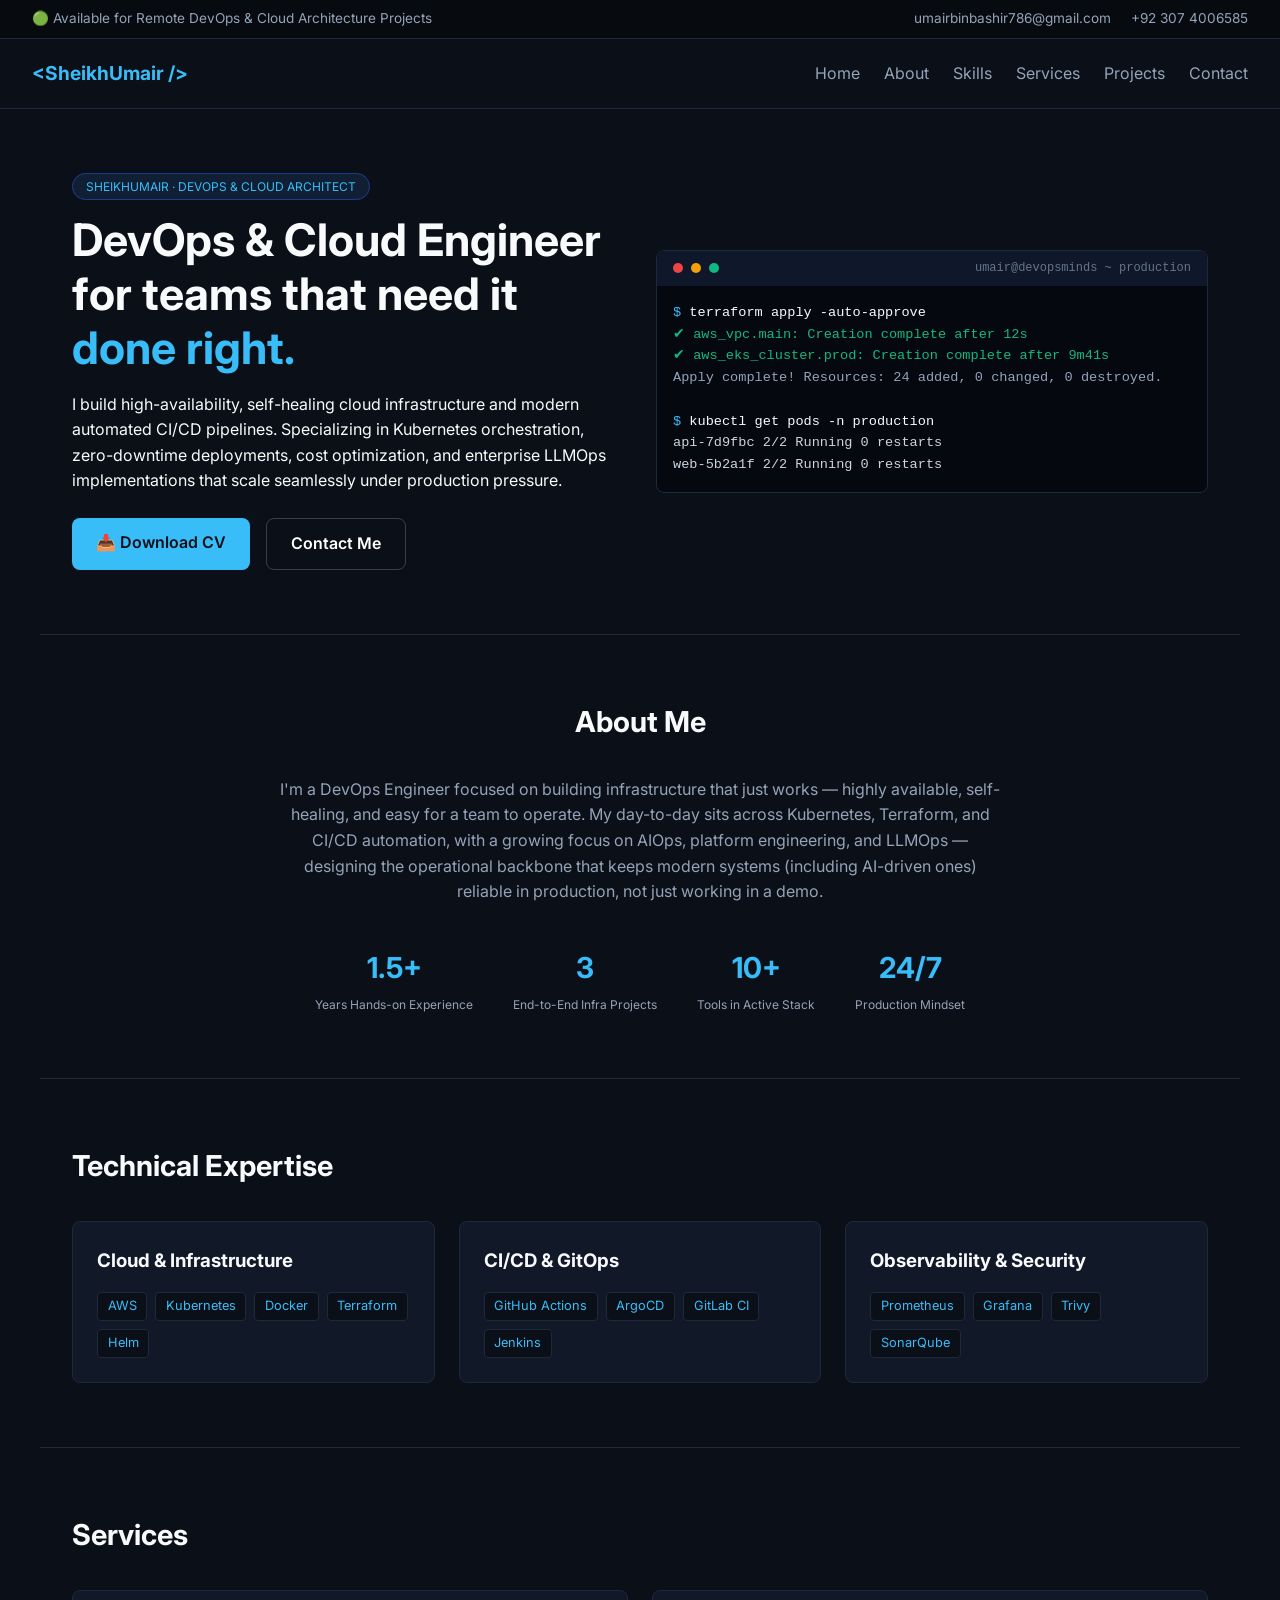
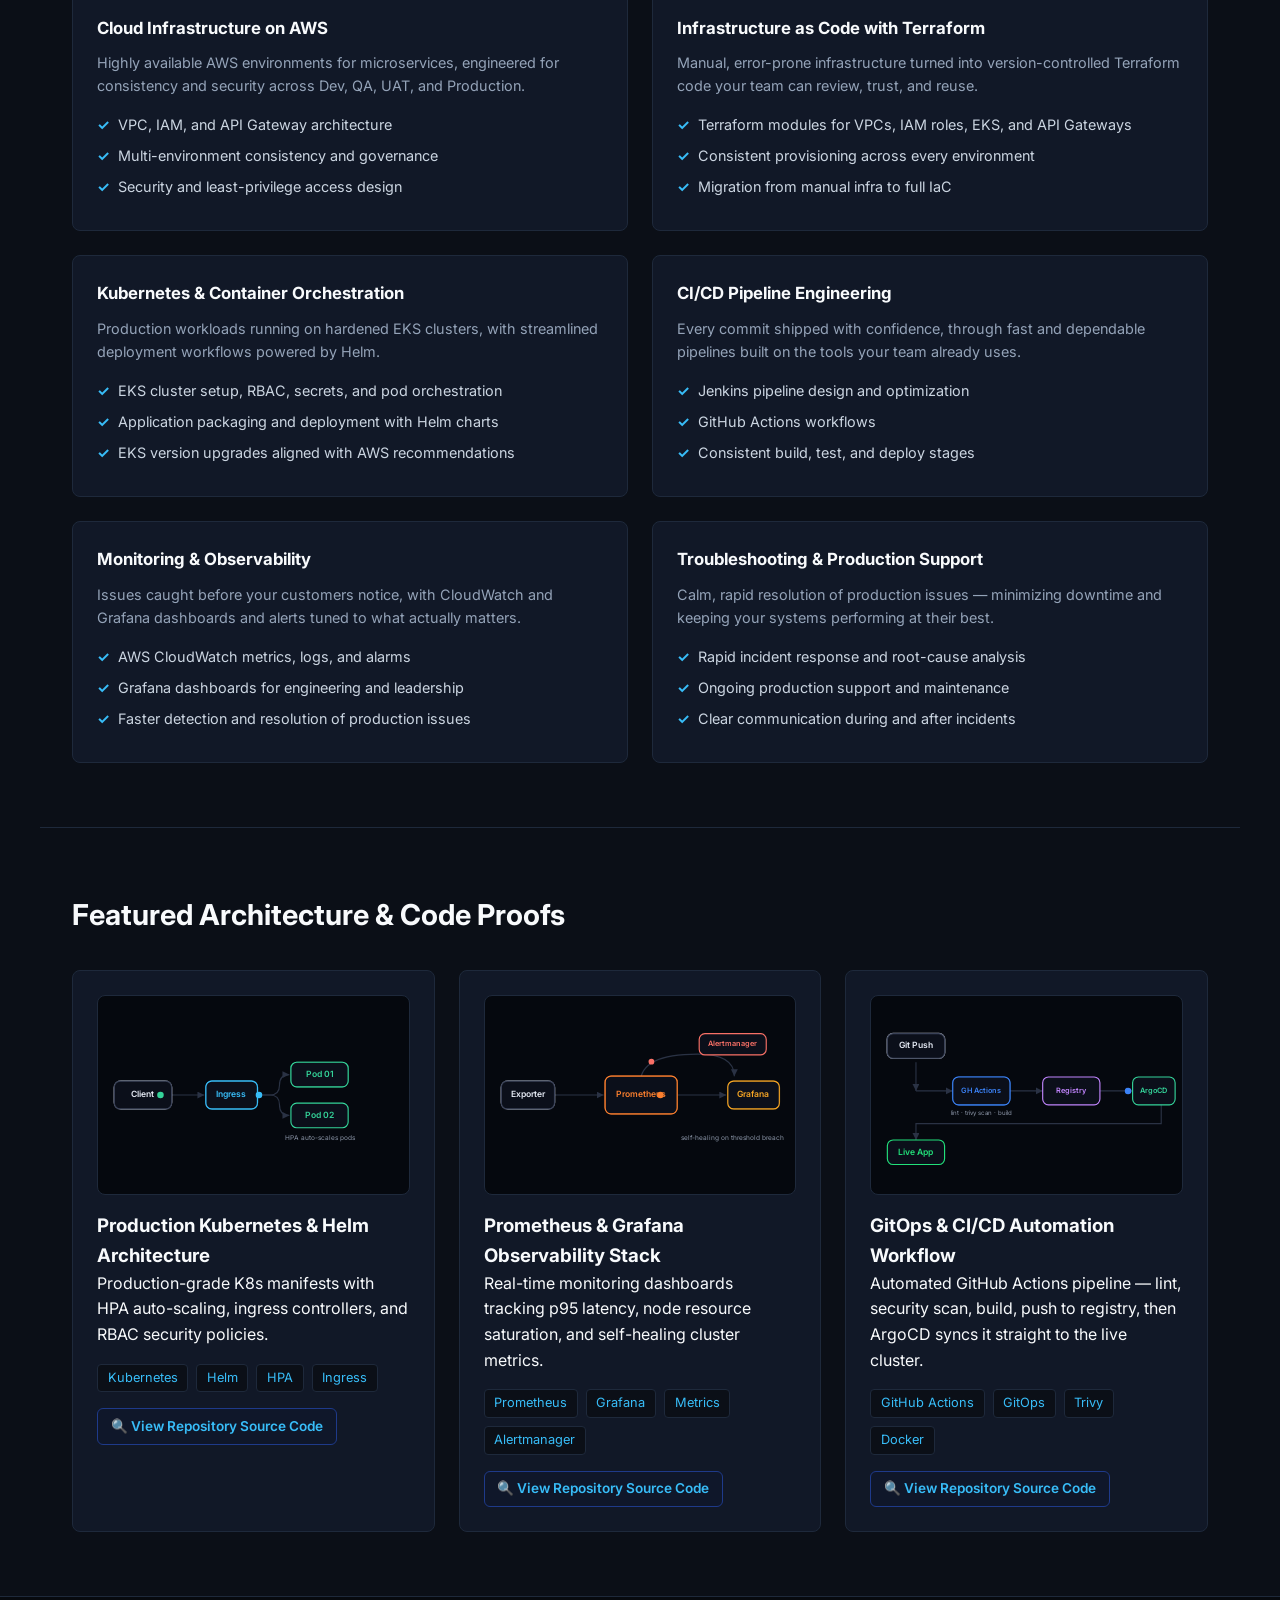
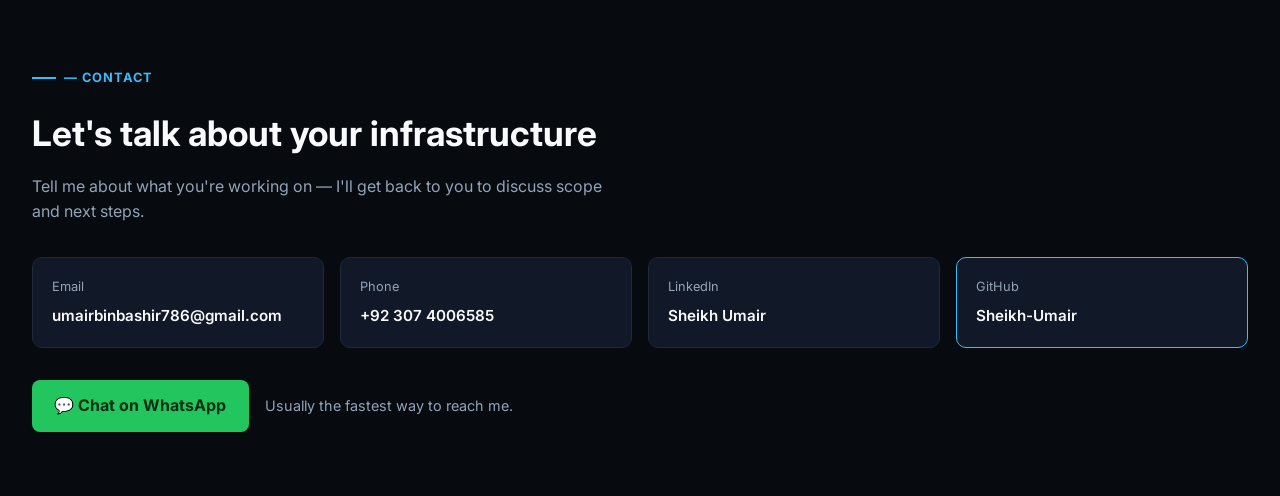
==== commit 8f8f1614: "Revise footer contact section and stylesheet version Updated contact section with new layout and lin" ====
--- a/index.html
+++ b/index.html
@@ -4,7 +4,7 @@
   <meta charset="UTF-8">
   <meta name="viewport" content="width=device-width, initial-scale=1.0">
   <title>Sheikh Umair | DevOps & Cloud Engineer</title>
-  <link rel="stylesheet" href="style.css?v=2.0">
+  <link rel="stylesheet" href="style.css?v=3.0">
   <link href="https://fonts.googleapis.com/css2?family=Inter:wght@400;600;700&display=swap" rel="stylesheet">
 </head>
 <body>
@@ -99,11 +99,34 @@
     <h2>Featured Architecture & Code Proofs</h2>
     <div id="projects-container" class="grid"></div>
   </section>
-  <footer id="contact" class="footer">
-    <h2>Let's Build Reliable Infrastructure</h2>
-    <p>Open for DevOps, Cloud Architecture & LLMOps opportunities.</p>
-    <a href="mailto:umairbinbashir786@gmail.com" class="email-btn">umairbinbashir786@gmail.com</a>
-    <p>Lahore, Pakistan | +92 307 4006585</p>
+  <footer id="contact" class="footer contact-section">
+    <span class="eyebrow">— CONTACT</span>
+    <h2 class="contact-title">Let's talk about your infrastructure</h2>
+    <p class="contact-sub">Tell me about what you're working on — I'll get back to you to discuss scope and next steps.</p>
+
+    <div class="contact-grid">
+      <a href="mailto:umairbinbashir786@gmail.com" class="contact-card">
+        <span class="contact-label">Email</span>
+        <span class="contact-value">umairbinbashir786@gmail.com</span>
+      </a>
+      <a href="tel:+923074006585" class="contact-card">
+        <span class="contact-label">Phone</span>
+        <span class="contact-value">+92 307 4006585</span>
+      </a>
+      <a href="https://www.linkedin.com/in/shiekh-umair786/" target="_blank" class="contact-card">
+        <span class="contact-label">LinkedIn</span>
+        <span class="contact-value">Sheikh Umair</span>
+      </a>
+      <a href="https://github.com/Sheikh-Umair" target="_blank" class="contact-card highlight">
+        <span class="contact-label">GitHub</span>
+        <span class="contact-value">Sheikh-Umair</span>
+      </a>
+    </div>
+
+    <div class="whatsapp-row">
+      <a href="https://wa.me/923074006585" target="_blank" class="whatsapp-btn">💬 Chat on WhatsApp</a>
+      <span class="whatsapp-note">Usually the fastest way to reach me.</span>
+    </div>
   </footer>
   <script src="script.js?v=11.0"></script>
 </body>
--- a/style.css
+++ b/style.css
@@ -175,3 +175,79 @@
   color: #94a3b8;
   margin-top: 0.25rem;
 }
+
+/* ================================
+   Contact section
+================================ */
+.contact-section {
+  text-align: left;
+}
+.eyebrow {
+  color: #38bdf8;
+  font-size: 0.8rem;
+  font-weight: 700;
+  letter-spacing: 1px;
+  display: inline-flex;
+  align-items: center;
+  gap: 8px;
+  margin-bottom: 1rem;
+}
+.eyebrow::before {
+  content: "";
+  width: 24px;
+  height: 2px;
+  background: #38bdf8;
+  display: inline-block;
+}
+.contact-title {
+  font-size: 2.2rem;
+  margin-bottom: 0.8rem;
+}
+.contact-sub {
+  color: #94a3b8;
+  margin-bottom: 2rem;
+  max-width: 600px;
+}
+.contact-grid {
+  display: grid;
+  grid-template-columns: repeat(4, 1fr);
+  gap: 1rem;
+  margin-bottom: 2rem;
+}
+@media (max-width: 800px) {
+  .contact-grid { grid-template-columns: repeat(2, 1fr); }
+}
+.contact-card {
+  display: flex;
+  flex-direction: column;
+  gap: 0.4rem;
+  background: #111827;
+  border: 1px solid #1e293b;
+  border-radius: 10px;
+  padding: 1.2rem;
+  text-decoration: none;
+  transition: 0.2s;
+}
+.contact-card:hover { border-color: #38bdf8; }
+.contact-card.highlight { border-color: #38bdf8; }
+.contact-label { color: #94a3b8; font-size: 0.8rem; }
+.contact-value { color: #f8fafc; font-weight: 600; font-size: 0.95rem; word-break: break-word; }
+.whatsapp-row {
+  display: flex;
+  align-items: center;
+  gap: 1rem;
+  flex-wrap: wrap;
+}
+.whatsapp-btn {
+  background: #22c55e;
+  color: #052e12;
+  font-weight: 700;
+  padding: 0.8rem 1.4rem;
+  border-radius: 8px;
+  text-decoration: none;
+  display: inline-flex;
+  align-items: center;
+  gap: 0.5rem;
+}
+.whatsapp-btn:hover { background: #16a34a; }
+.whatsapp-note { color: #94a3b8; font-size: 0.9rem; }
